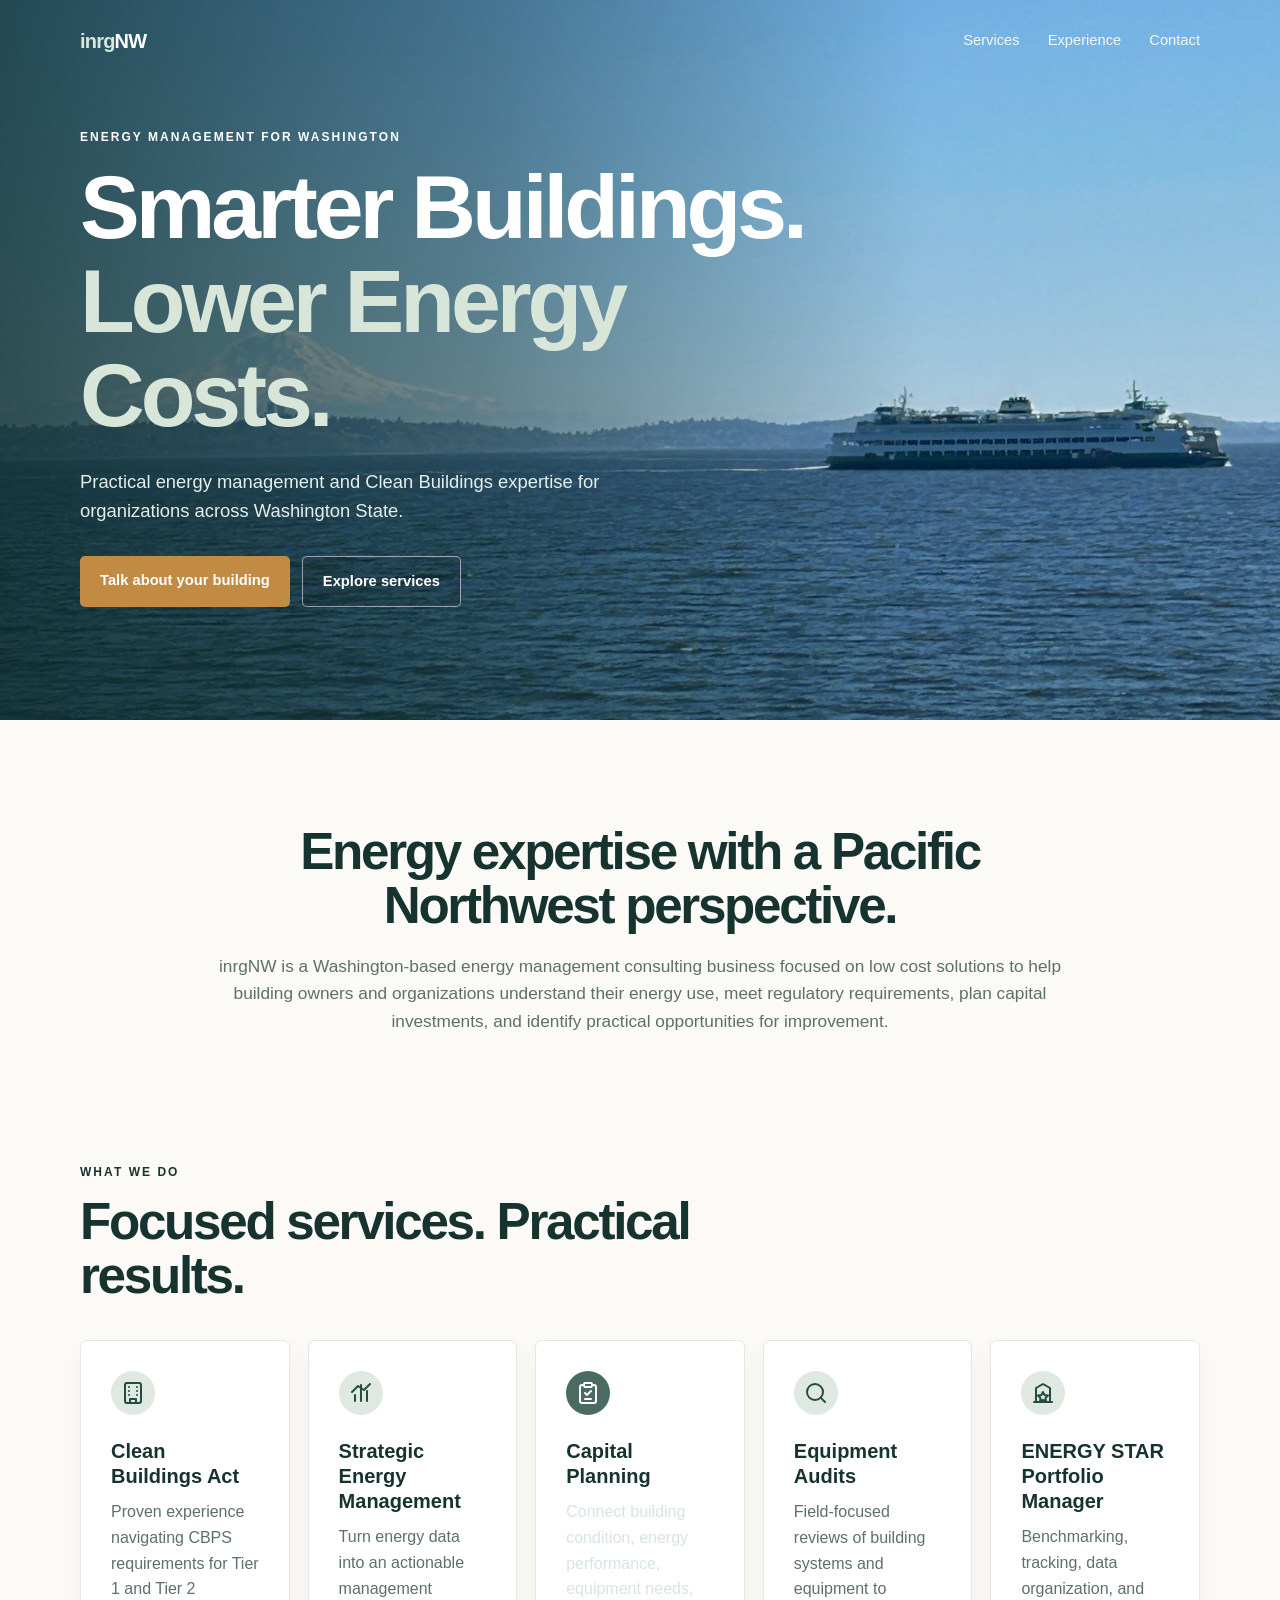
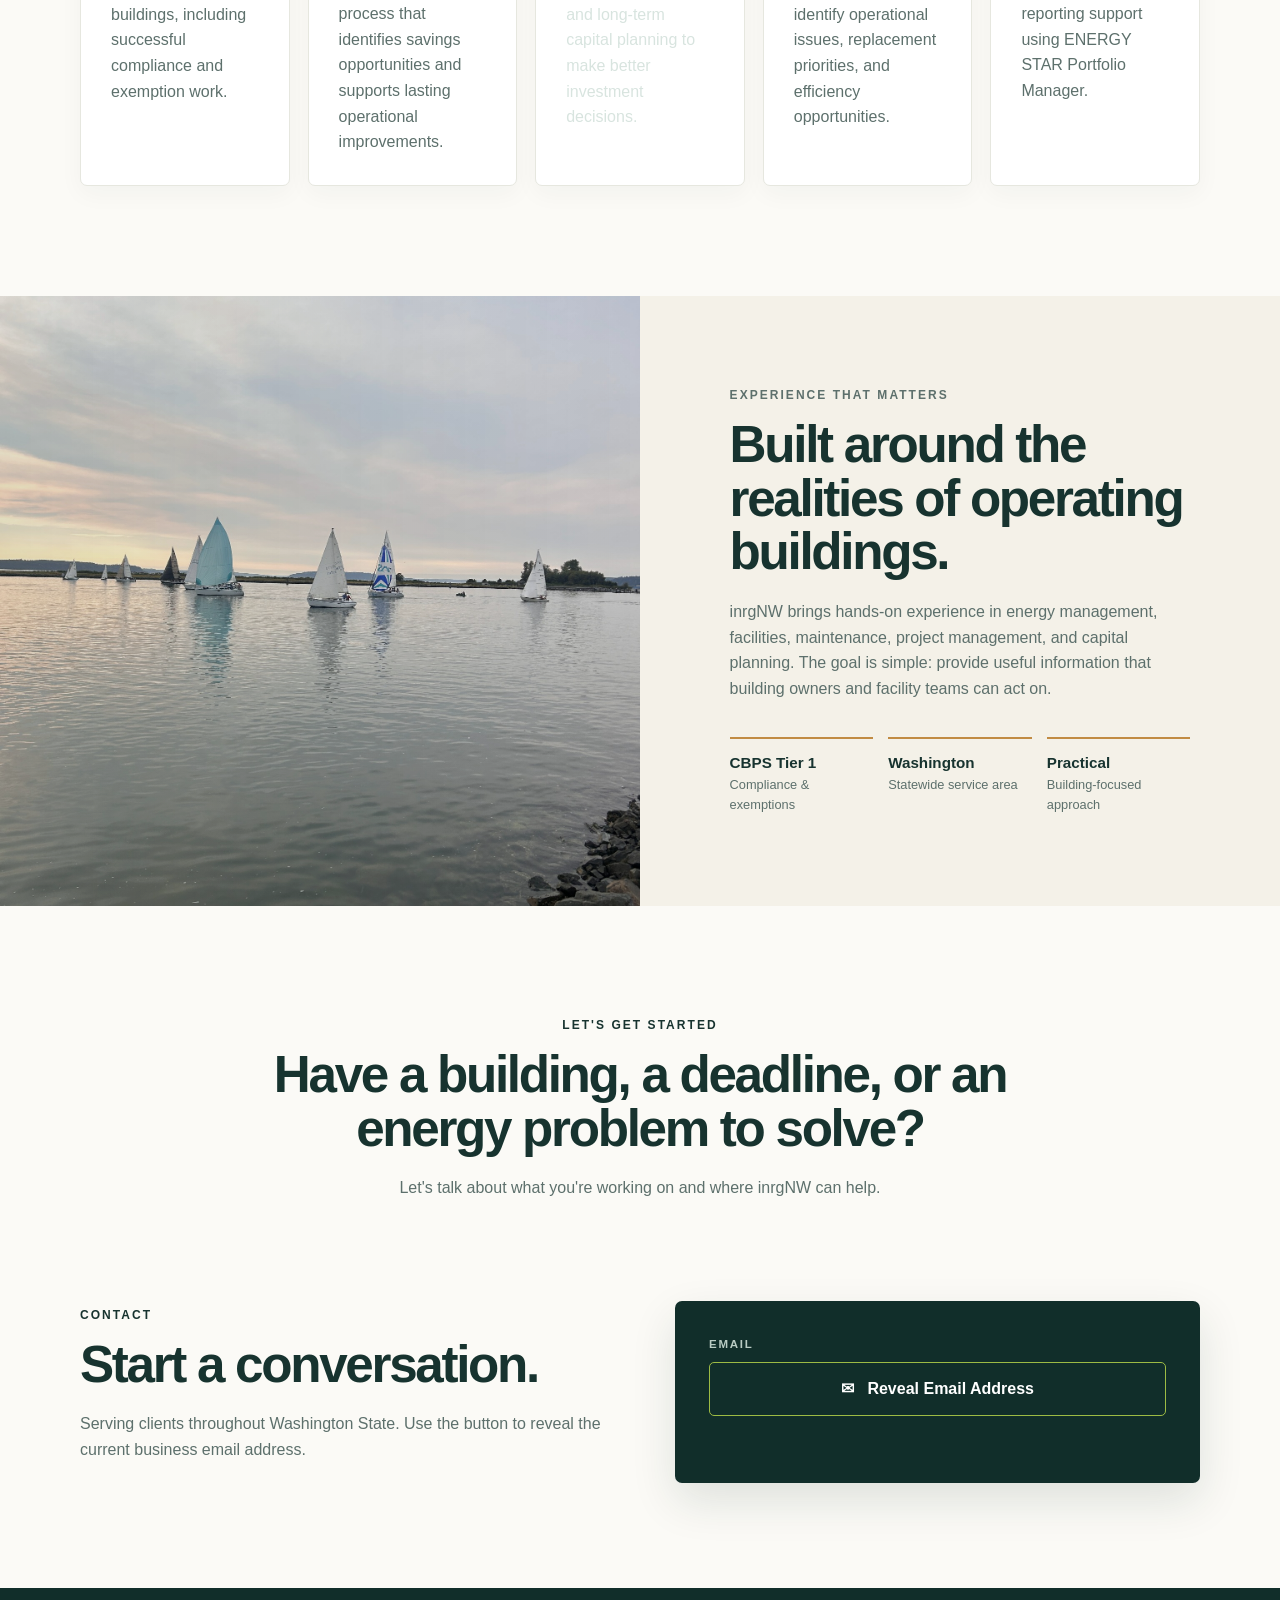
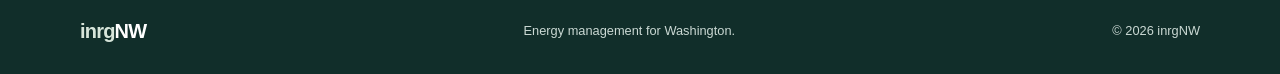
==== index.html @ 1c500b8c "Rename gemini-code-1788808762078.html to index.html" ====
<!DOCTYPE html>
<html lang="en">
<head>
  <meta charset="UTF-8">
  <meta name="viewport" content="width=device-width, initial-scale=1.0">
  <meta name="description" content="inrgNW — Washington energy management consulting for Clean Buildings compliance, Strategic Energy Management, capital planning, equipment audits, and ENERGY STAR Portfolio Manager.">
  <title>inrgNW | Energy Management for Washington</title>
  <link rel="stylesheet" href="styles.css">
</head>
<body>
  <header class="site-header">
    <div class="nav-wrap">
      <a class="brand" href="#top" aria-label="inrgNW home">
        <span class="brand-mark">inrg</span><span>NW</span>
      </a>
      <nav>
        <a href="#services">Services</a>
        <a href="#about">Experience</a>
        <a href="#contact">Contact</a>
      </nav>
    </div>
  </header>

  <main id="top">
    <section class="hero">
      <div class="hero-photo" aria-hidden="true"></div>
      <div class="hero-shade" aria-hidden="true"></div>
      <div class="hero-content">
        <p class="eyebrow">ENERGY MANAGEMENT FOR WASHINGTON</p>
        <h1>Smarter Buildings.<br><span>Lower Energy Costs.</span></h1>
        <p class="hero-copy">
          Practical energy management and Clean Buildings expertise for organizations
          across Washington State.
        </p>
        <div class="hero-actions">
          <a class="button primary" href="#contact">Talk about your building</a>
          <a class="button secondary" href="#services">Explore services</a>
        </div>
      </div>
    </section>

    <section class="intro">
      <h2>Energy expertise with a Pacific Northwest perspective.</h2>
      <p>
        inrgNW is a Washington-based energy management consulting business focused on
        low cost solutions to help building owners and organizations understand their energy use, meet
        regulatory requirements, plan capital investments, and identify practical
        opportunities for improvement.  
      </p>
    </section>

    <section id="services" class="section">
      <div class="section-heading">
        <p class="eyebrow">WHAT WE DO</p>
        <h2>Focused services. Practical results.</h2>
      </div>

      <div class="cards">

        <article class="card">
          <div class="icon">
            <!-- Buildings / Clean Buildings Act -->
            <svg width="24" height="24" viewBox="0 0 24 24" fill="none" stroke="currentColor" stroke-width="2" stroke-linecap="round" stroke-linejoin="round">
              <rect x="4" y="2" width="16" height="20" rx="2" ry="2"></rect>
              <path d="M9 22v-4h6v4"></path>
              <path d="M8 6h.01M16 6h.01M8 10h.01M16 10h.01M8 14h.01M16 14h.01"></path>
            </svg>
          </div>
          <h3>Clean Buildings Act</h3>
          <p>
            Proven experience navigating CBPS requirements for Tier 1 and Tier 2 buildings,
            including successful compliance and exemption work.
          </p>
        </article>

        <article class="card">
          <div class="icon">
            <!-- Growth Chart / Strategic Energy Management -->
            <svg width="24" height="24" viewBox="0 0 24 24" fill="none" stroke="currentColor" stroke-width="2" stroke-linecap="round" stroke-linejoin="round">
              <line x1="18" y1="20" x2="18" y2="10"></line>
              <line x1="12" y1="20" x2="12" y2="4"></line>
              <line x1="6" y1="20" x2="6" y2="14"></line>
              <polyline points="3 11 9 5 15 9 21 3"></polyline>
            </svg>
          </div>
          <h3>Strategic Energy Management</h3>
          <p>
            Turn energy data into an actionable management process that
            identifies savings opportunities and supports lasting operational
            improvements.
          </p>
        </article>

        <!-- Middle Card: Featured Style -->
        <article class="card featured">
          <div class="icon">
            <!-- Clipboard Checklist / Capital Planning -->
            <svg width="24" height="24" viewBox="0 0 24 24" fill="none" stroke="currentColor" stroke-width="2" stroke-linecap="round" stroke-linejoin="round">
              <path d="M16 4h2a2 2 0 0 1 2 2v14a2 2 0 0 1-2 2H6a2 2 0 0 1-2-2V6a2 2 0 0 1 2-2h2"></path>
              <rect x="8" y="2" width="8" height="4" rx="1" ry="1"></rect>
              <path d="M9 12l2 2 4-4"></path>
              <path d="M9 18h6"></path>
            </svg>
          </div>
          <h3>Capital Planning</h3>
          <p>
            Connect building condition, energy performance, equipment needs,
            and long-term capital planning to make better investment decisions.
          </p>
        </article>

        <article class="card">
          <div class="icon">
            <!-- Magnifying Glass / Equipment Audits -->
            <svg width="24" height="24" viewBox="0 0 24 24" fill="none" stroke="currentColor" stroke-width="2" stroke-linecap="round" stroke-linejoin="round">
              <circle cx="11" cy="11" r="8"></circle>
              <line x1="21" y1="21" x2="16.65" y2="16.65"></line>
            </svg>
          </div>
          <h3>Equipment Audits</h3>
          <p>
            Field-focused reviews of building systems and equipment to identify
            operational issues, replacement priorities, and efficiency
            opportunities.
          </p>
        </article>

        <article class="card">
          <div class="icon portfolio-manager">
            <!-- Building + Star / ENERGY STAR Portfolio Manager -->
            <svg width="24" height="24" viewBox="0 0 24 24" fill="none" stroke="currentColor" stroke-width="2" stroke-linecap="round" stroke-linejoin="round">
              <path d="M3 21h18"></path>
              <path d="M5 21V7l7-4 7 4v14"></path>
              <path d="M12 11l1.5 3 3.5.5-2.5 2.5.5 3.5-3-1.5-3 1.5.5-3.5-2.5-2.5 3.5-.5z"></path>
            </svg>
          </div>
          <h3>ENERGY STAR Portfolio Manager</h3>
          <p>
            Benchmarking, tracking, data organization, and reporting support
            using ENERGY STAR Portfolio Manager.
          </p>
        </article>

      </div>
    </section>

    <section id="about" class="about">
      <div class="about-art" aria-hidden="true"></div>
      <div class="about-content">
        <p class="eyebrow">EXPERIENCE THAT MATTERS</p>
        <h2>Built around the realities of operating buildings.</h2>
        <p>
          inrgNW brings hands-on experience in energy management, facilities,
          maintenance, project management, and capital planning. The goal is simple:
          provide useful information that building owners and facility teams can act on.
        </p>
        <div class="proof">
          <div>
            <strong>CBPS Tier 1</strong>
            <span>Compliance &amp; exemptions</span>
          </div>
          <div>
            <strong>Washington</strong>
            <span>Statewide service area</span>
          </div>
          <div>
            <strong>Practical</strong>
            <span>Building-focused approach</span>
          </div>
        </div>
      </div>
    </section>

    <section class="cta">
      <p class="eyebrow">LET'S GET STARTED</p>
      <h2>Have a building, a deadline, or an energy problem to solve?</h2>
      <p>Let's talk about what you're working on and where inrgNW can help.</p>
    </section>

    <section id="contact" class="contact">
      <div>
        <p class="eyebrow">CONTACT</p>
        <h2>Start a conversation.</h2>
        <p>
          Serving clients throughout Washington State. Use the button to reveal the
          current business email address.
        </p>
      </div>

      <div class="contact-card">
        <span>EMAIL</span>
        <button class="email-button" id="emailButton" type="button"
                aria-describedby="emailHint"
                aria-controls="emailReveal">
          <span class="mail-icon" aria-hidden="true">✉</span>
          Reveal Email Address
        </button>
        <div class="email-reveal" id="emailReveal" aria-live="polite"></div>
      </div>
    </section>
  </main>

  <footer>
    <div class="footer-wrap">
      <span class="brand"><span class="brand-mark">inrg</span>NW</span>
      <span>Energy management for Washington.</span>
      <span>© 2026 inrgNW</span>
    </div>
  </footer>
</body>
</html>
---- styles.css ----
/* inrgNW — original site styling; no external libraries or image services. */
:root {
  --ink: #17332f;
  --muted: #5d706c;
  --cream: #f4f1e8;
  --paper: #fbfaf6;
  --pine: #234d42;
  --pine-dark: #112e2a;
  --mist: #dfe8e1;
  --accent: #c18b43;
  --white: #ffffff;
  --shadow: 0 18px 45px rgba(17, 46, 42, .12);
}

* { box-sizing: border-box; }
html { scroll-behavior: smooth; }
body {
  margin: 0;
  color: var(--ink);
  background: var(--paper);
  font-family: "Trebuchet MS", "Segoe UI", Arial, sans-serif;
  line-height: 1.6;
}
a { color: inherit; }

.site-header {
  position: absolute;
  z-index: 10;
  top: 0;
  width: 100%;
  color: white;
}
.nav-wrap, .footer-wrap {
  width: min(1120px, calc(100% - 40px));
  margin: auto;
  display: flex;
  align-items: center;
  justify-content: space-between;
}
.nav-wrap { padding: 25px 0; }
.brand {
  text-decoration: none;
  font-family: "Segoe UI", Arial, sans-serif;
  font-weight: 800;
  font-size: 1.25rem;
  letter-spacing: -.04em;
}
.brand-mark { color: #d7e5da; }
nav { display: flex; gap: 28px; font-size: .92rem; }
nav a { text-decoration: none; opacity: .9; }
nav a:hover { opacity: 1; }

.hero {
  min-height: 720px;
  position: relative;
  overflow: hidden;
  color: white;
  background: #163c38;
  display: grid;
  align-items: center;
}
.hero-photo {
  position: absolute;
  inset: 0;
  background-image: url("assets/puget-sound-rainier.jpg");
  background-size: cover;
  background-position: center 47%;
  transform: scale(1.015);
}
.hero-shade {
  position: absolute;
  inset: 0;
  background:
    linear-gradient(90deg, rgba(12, 42, 39, .77) 0%, rgba(12, 42, 39, .47) 38%, rgba(12, 42, 39, .08) 72%),
    linear-gradient(0deg, rgba(8, 34, 32, .28) 0%, transparent 38%, rgba(255,255,255,.05) 100%);
}
.hero-content {
  position: relative;
  z-index: 3;
  width: min(1120px, calc(100% - 40px));
  margin: auto;
  padding: 105px 0 90px;
  max-width: 1120px;
}
.eyebrow {
  margin: 0 0 13px;
  font-size: .75rem;
  font-weight: 700;
  letter-spacing: .17em;
}
.hero h1, h2 {
  font-family: "Segoe UI", Arial, sans-serif;
  letter-spacing: -.045em;
  line-height: 1.05;
}
.hero h1 { font-size: clamp(3.1rem, 7vw, 5.8rem); margin: 0; max-width: 760px; }
.hero h1 span { color: #d8e6da; }
.hero-copy { max-width: 580px; font-size: 1.15rem; color: #e5eeea; margin: 25px 0 30px; }
.hero-actions { display: flex; flex-wrap: wrap; gap: 12px; }
.button {
  display: inline-block; padding: 13px 20px; border-radius: 5px;
  text-decoration: none; font-weight: 700; font-size: .92rem;
}
.primary { background: var(--accent); color: #fff; }
.primary:hover { filter: brightness(1.05); }
.secondary { border: 1px solid rgba(255,255,255,.55); color: white; background: rgba(0,0,0,.08); }

.intro {
  width: min(850px, calc(100% - 40px)); margin: auto; padding: 105px 0 85px; text-align: center;
}
.intro h2, .section-heading h2, .about h2, .cta h2, .contact h2 {
  font-size: clamp(2.2rem, 4vw, 3.6rem); margin: 0 0 20px;
}
.intro p:last-child { color: var(--muted); font-size: 1.08rem; }

.section { width: min(1120px, calc(100% - 40px)); margin: auto; padding: 25px 0 110px; }
.section-heading { margin-bottom: 38px; }
.section-heading h2 { max-width: 650px; }

.featured .icon { background: #496b61; color: white; }
.card h3 { margin: 0 0 10px; font-family: "Segoe UI", Arial, sans-serif; font-size: 1.25rem; }

.about {
  background: var(--cream); display: grid; grid-template-columns: 1fr 1fr; min-height: 580px;
}
.about-art {
  min-height: 500px;
  position: relative;
  overflow: hidden;
  background-image:
    linear-gradient(90deg, rgba(17,46,42,.12), rgba(17,46,42,0)),
    url("assets/sailboats.jpg");
  background-size: cover;
  background-position: center 46%;
}
.about-content { padding: 90px max(40px, 7vw); }
.about-content p { color: var(--muted); max-width: 580px; }
.proof { display: grid; grid-template-columns: repeat(3,1fr); gap: 15px; margin-top: 35px; }
.proof div { border-top: 2px solid var(--accent); padding-top: 12px; }
.proof strong, .proof span { display: block; }
.proof strong { font-size: .95rem; }
.proof span { color: var(--muted); font-size: .8rem; }

.cta {
  width: min(850px, calc(100% - 40px)); text-align: center; margin: auto; padding: 110px 0 70px;
}
.cta p:not(.eyebrow) { color: var(--muted); margin-bottom: 0; }

.contact {
  width: min(1120px, calc(100% - 40px)); margin: auto; padding: 30px 0 105px;
  display: grid; grid-template-columns: 1fr 1fr; gap: 70px; align-items: center;
}
.contact p:not(.eyebrow) { color: var(--muted); }
.contact-card {
  background: var(--pine-dark); color: white; padding: 34px; border-radius: 7px; box-shadow: var(--shadow);
}
.contact-card > span {
  display: block; font-size: .72rem; letter-spacing: .15em; font-weight: 700; color: #b9cbc3;
}
.email-button {
  margin-top: 9px;
  width: 100%;
  padding: 13px 18px;
  border-radius: 5px;
  border: 1px solid #9dbb44;
  background: transparent;
  color: white;
  font: inherit;
  font-weight: 700;
  cursor: pointer;
  transition: background .2s ease, transform .2s ease;
}
.email-button:hover, .email-button:focus-visible {
  background: rgba(157,187,68,.12);
  outline: none;
}
.email-button:active { transform: translateY(1px); }
.mail-icon { margin-right: 9px; }
.email-reveal {
  min-height: 33px;
  padding-top: 12px;
  font-family: "Segoe UI", Arial, sans-serif;
  font-size: 1.35rem;
  font-weight: 700;
}
.email-reveal a { color: white; text-decoration: none; }
.email-reveal a:hover { text-decoration: underline; }
.contact-card small { color: #b9cbc3; }

footer { background: var(--pine-dark); color: #cbd9d4; }
.footer-wrap { padding: 27px 0; gap: 20px; font-size: .8rem; }
footer .brand { color: white; }

@media (max-width: 800px) {
  nav { gap: 15px; }
  .cards { grid-template-columns: 1fr 1fr; }
  .about, .contact { grid-template-columns: 1fr; }
  .about-art { min-height: 360px; }
  .about-content { padding: 70px 20px; }
  .contact { gap: 30px; }
  .orca { right: 8%; bottom: 14%; width: 220px; }
}
@media (max-width: 560px) {
  .nav-wrap { width: calc(100% - 30px); }
  nav a:nth-child(1) { display: none; }
  .hero-content, .section, .intro, .cta, .contact { width: calc(100% - 30px); }
  .hero-photo { background-position: 53% 45%; }
  .hero-shade {
    background: linear-gradient(90deg, rgba(12,42,39,.78), rgba(12,42,39,.32)),
                linear-gradient(0deg, rgba(8,34,32,.34), transparent 45%);
  }
  .cards { grid-template-columns: 1fr; }
  .proof { grid-template-columns: 1fr; }
  .footer-wrap { width: calc(100% - 30px); flex-wrap: wrap; }
  .orca { right: 3%; bottom: 11%; width: 175px; opacity: .85; }
}
/* SERVICES / CARDS */

.section {
  width: min(1120px, calc(100% - 40px));
  margin: auto;
  padding: 25px 0 110px;
}

.section-heading {
  margin-bottom: 38px;
}

.section-heading h2 {
  max-width: 650px;
  font-size: clamp(2.2rem, 4vw, 3.6rem);
  margin: 0 0 20px;
  font-family: "Segoe UI", Arial, sans-serif;
  letter-spacing: -.045em;
  line-height: 1.05;
}

.eyebrow {
  margin: 0 0 13px;
  font-size: .75rem;
  font-weight: 700;
  letter-spacing: .17em;
}

/* Five cards across on desktop */
.cards {
  display: grid;
  grid-template-columns: repeat(5, 1fr);
  gap: 18px;
}

/* Individual card */
.card {
  padding: 30px;
  min-height: 260px;
  background: white;
  border: 1px solid #e6e7df;
  border-radius: 7px;
  box-shadow: 0 8px 25px rgba(17, 46, 42, .04);
}

/* Card heading */
.card h3 {
  margin: 0 0 10px;
  font-family: "Segoe UI", Arial, sans-serif;
  font-size: 1.25rem;
  line-height: 1.25;
}

/* Card description */
.card p {
  color: #5d706c;
  margin: 0;
}

/* Small circle at top of each card */
.icon {
  width: 44px;
  height: 44px;
  border-radius: 50%;
  display: grid;
  place-items: center;
  background: #dfe8e1;
  color: #234d42;
  font-weight: 800;
  font-size: .72rem;
  margin-bottom: 24px;
}

.card.featured p {
  color: #d8e4df;
}

.card.featured .icon {
  background: #496b61;
  color: white;
}


/* TABLET */
@media (max-width: 800px) {

  .cards {
    grid-template-columns: 1fr 1fr;
  }

}


/* PHONE */
@media (max-width: 560px) {

  .cards {
    grid-template-columns: 1fr;
  }

}
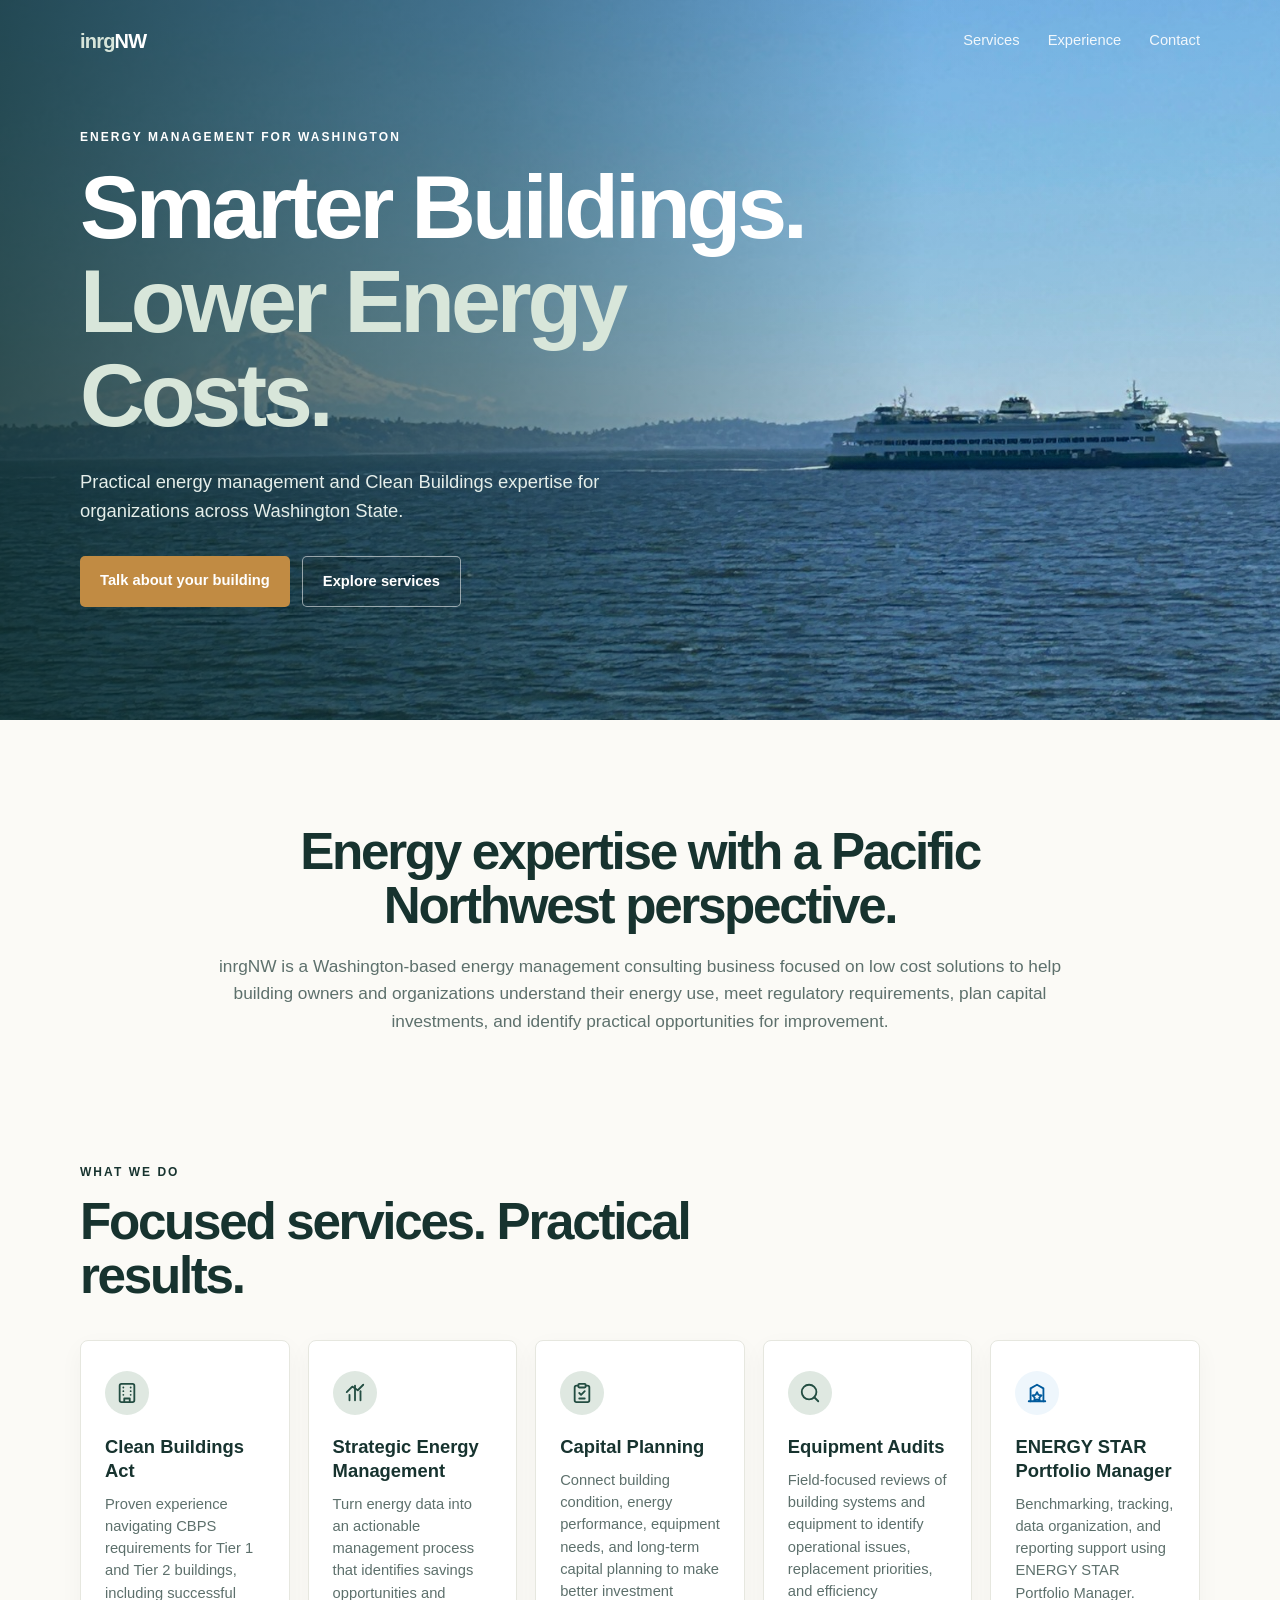
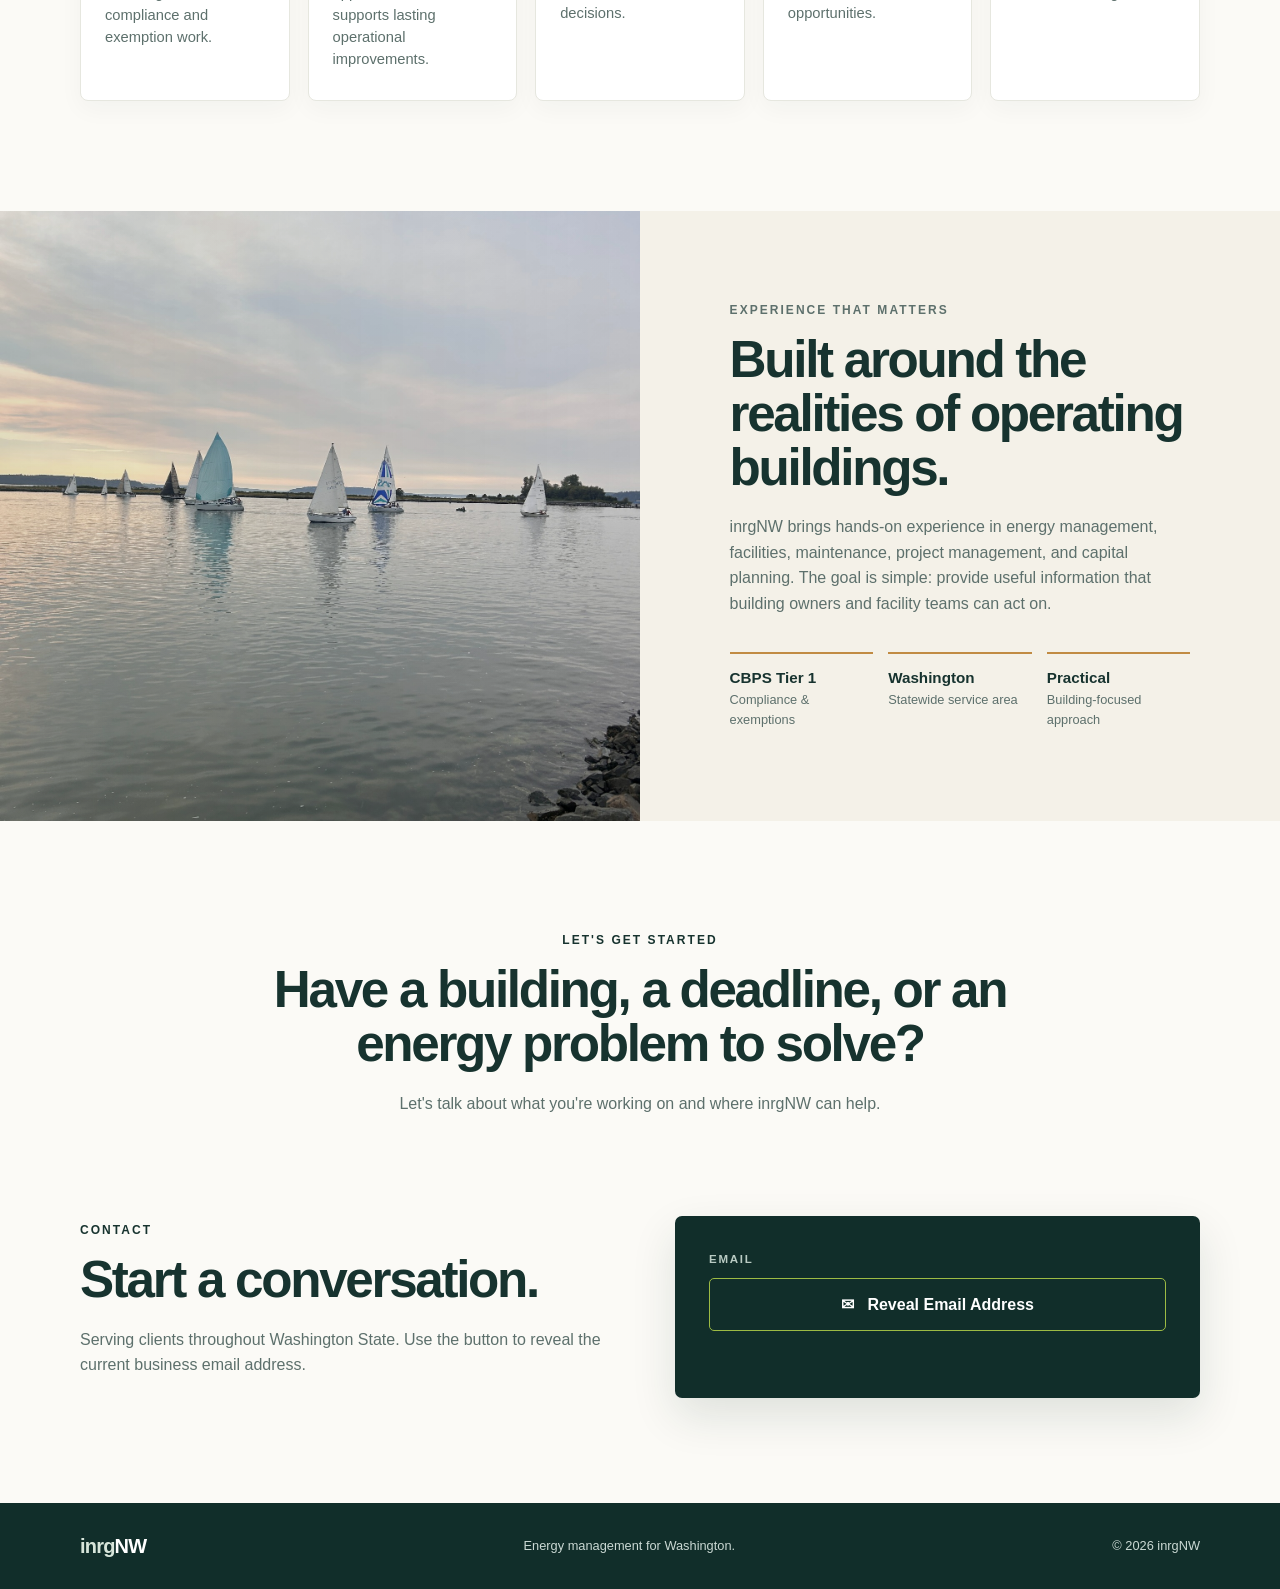
==== commit 0d2f5509: "Rename gemini-code-1788809515765.html to index.html" ====
--- a/index.html
+++ b/index.html
@@ -39,14 +39,17 @@
       </div>
     </section>
 
+    <!-- Distinct background & tighter spacing -->
     <section class="intro">
-      <h2>Energy expertise with a Pacific Northwest perspective.</h2>
-      <p>
-        inrgNW is a Washington-based energy management consulting business focused on
-        low cost solutions to help building owners and organizations understand their energy use, meet
-        regulatory requirements, plan capital investments, and identify practical
-        opportunities for improvement.  
-      </p>
+      <div class="intro-content">
+        <h2>Energy expertise with a Pacific Northwest perspective.</h2>
+        <p>
+          inrgNW is a Washington-based energy management consulting business focused on
+          low cost solutions to help building owners and organizations understand their energy use, meet
+          regulatory requirements, plan capital investments, and identify practical
+          opportunities for improvement.  
+        </p>
+      </div>
     </section>
 
     <section id="services" class="section">
@@ -91,8 +94,7 @@
           </p>
         </article>
 
-        <!-- Middle Card: Featured Style -->
-        <article class="card featured">
+        <article class="card">
           <div class="icon">
             <!-- Clipboard Checklist / Capital Planning -->
             <svg width="24" height="24" viewBox="0 0 24 24" fill="none" stroke="currentColor" stroke-width="2" stroke-linecap="round" stroke-linejoin="round">
@@ -127,7 +129,7 @@
 
         <article class="card">
           <div class="icon portfolio-manager">
-            <!-- Building + Star / ENERGY STAR Portfolio Manager -->
+            <!-- Custom Blue Star/Building / ENERGY STAR Portfolio Manager -->
             <svg width="24" height="24" viewBox="0 0 24 24" fill="none" stroke="currentColor" stroke-width="2" stroke-linecap="round" stroke-linejoin="round">
               <path d="M3 21h18"></path>
               <path d="M5 21V7l7-4 7 4v14"></path>
@@ -207,5 +209,25 @@
       <span>© 2026 inrgNW</span>
     </div>
   </footer>
+
+  <!-- Email Reveal Handler -->
+  <script>
+    document.addEventListener('DOMContentLoaded', function() {
+      const emailBtn = document.getElementById('emailButton');
+      const emailContainer = document.getElementById('emailReveal');
+      const emailAddress = 'info@inrgnw.com'; // Adjust to your preferred email address
+
+      function revealEmail() {
+        if (!emailContainer.innerHTML) {
+          emailContainer.innerHTML = '<a href="mailto:' + emailAddress + '">' + emailAddress + '</a>';
+        }
+      }
+
+      if (emailBtn && emailContainer) {
+        emailBtn.addEventListener('click', revealEmail);
+        emailBtn.addEventListener('mouseenter', revealEmail);
+      }
+    });
+  </script>
 </body>
 </html>
--- a/styles.css
+++ b/styles.css
@@ -1,4 +1,4 @@
-/* inrgNW — original site styling; no external libraries or image services. */
+/* inrgNW — site styling */
 :root {
   --ink: #17332f;
   --muted: #5d706c;
@@ -23,6 +23,7 @@
 }
 a { color: inherit; }
 
+/* HEADER & NAV */
 .site-header {
   position: absolute;
   z-index: 10;
@@ -50,6 +51,7 @@
 nav a { text-decoration: none; opacity: .9; }
 nav a:hover { opacity: 1; }
 
+/* HERO */
 .hero {
   min-height: 720px;
   position: relative;
@@ -105,6 +107,7 @@
 .primary:hover { filter: brightness(1.05); }
 .secondary { border: 1px solid rgba(255,255,255,.55); color: white; background: rgba(0,0,0,.08); }
 
+/* INTRO */
 .intro {
   width: min(850px, calc(100% - 40px)); margin: auto; padding: 105px 0 85px; text-align: center;
 }
@@ -113,13 +116,119 @@
 }
 .intro p:last-child { color: var(--muted); font-size: 1.08rem; }
 
-.section { width: min(1120px, calc(100% - 40px)); margin: auto; padding: 25px 0 110px; }
-.section-heading { margin-bottom: 38px; }
-.section-heading h2 { max-width: 650px; }
-
-.featured .icon { background: #496b61; color: white; }
-.card h3 { margin: 0 0 10px; font-family: "Segoe UI", Arial, sans-serif; font-size: 1.25rem; }
-
+/* SERVICES / CARDS SECTION */
+.section {
+  width: min(1120px, calc(100% - 40px));
+  margin: auto;
+  padding: 25px 0 110px;
+}
+
+.section-heading {
+  margin-bottom: 38px;
+}
+
+.section-heading h2 {
+  max-width: 650px;
+  font-size: clamp(2.2rem, 4vw, 3.6rem);
+  margin: 0 0 20px;
+  font-family: "Segoe UI", Arial, sans-serif;
+  letter-spacing: -.045em;
+  line-height: 1.05;
+}
+
+.cards {
+  display: grid;
+  grid-template-columns: repeat(5, 1fr);
+  gap: 18px;
+}
+
+/* Individual Card */
+.card {
+  padding: 30px 24px;
+  min-height: 280px;
+  background: var(--white);
+  border: 1px solid #e6e7df;
+  border-radius: 8px;
+  box-shadow: 0 8px 25px rgba(17, 46, 42, .04);
+  transition: transform 0.2s ease, box-shadow 0.2s ease;
+  position: relative;
+  overflow: hidden;
+}
+
+.card:hover {
+  transform: translateY(-3px);
+  box-shadow: 0 12px 30px rgba(17, 46, 42, .08);
+}
+
+.card h3 {
+  margin: 0 0 10px;
+  font-family: "Segoe UI", Arial, sans-serif;
+  font-size: 1.15rem;
+  line-height: 1.3;
+  color: var(--ink);
+}
+
+.card p {
+  color: var(--muted);
+  font-size: 0.92rem;
+  line-height: 1.5;
+  margin: 0;
+}
+
+/* Icons */
+.icon {
+  width: 44px;
+  height: 44px;
+  border-radius: 50%;
+  display: grid;
+  place-items: center;
+  background: var(--mist);
+  color: var(--pine);
+  margin-bottom: 20px;
+}
+
+.icon svg {
+  width: 22px;
+  height: 22px;
+}
+
+/* Custom Blue Icon for ENERGY STAR Portfolio Manager */
+.icon.portfolio-manager {
+  background: #eef6fc;
+  color: #005a9c;
+}
+
+/* Featured Middle Card Style */
+.card.featured {
+  background: var(--pine-dark);
+  border-color: var(--pine-dark);
+  box-shadow: 0 14px 35px rgba(17, 46, 42, .2);
+}
+
+.card.featured::before {
+  content: "";
+  position: absolute;
+  top: 0;
+  left: 0;
+  right: 0;
+  height: 4px;
+  background: var(--accent);
+}
+
+.card.featured h3 {
+  color: var(--white);
+}
+
+.card.featured p {
+  color: #d8e4df;
+}
+
+.card.featured .icon {
+  background: rgba(255, 255, 255, 0.12);
+  color: var(--accent);
+}
+
+/* ABOUT */
 .about {
   background: var(--cream); display: grid; grid-template-columns: 1fr 1fr; min-height: 580px;
 }
@@ -141,11 +250,13 @@
 .proof strong { font-size: .95rem; }
 .proof span { color: var(--muted); font-size: .8rem; }
 
+/* CTA */
 .cta {
   width: min(850px, calc(100% - 40px)); text-align: center; margin: auto; padding: 110px 0 70px;
 }
 .cta p:not(.eyebrow) { color: var(--muted); margin-bottom: 0; }
 
+/* CONTACT */
 .contact {
   width: min(1120px, calc(100% - 40px)); margin: auto; padding: 30px 0 105px;
   display: grid; grid-template-columns: 1fr 1fr; gap: 70px; align-items: center;
@@ -185,21 +296,26 @@
 }
 .email-reveal a { color: white; text-decoration: none; }
 .email-reveal a:hover { text-decoration: underline; }
-.contact-card small { color: #b9cbc3; }
-
+
+/* FOOTER */
 footer { background: var(--pine-dark); color: #cbd9d4; }
 .footer-wrap { padding: 27px 0; gap: 20px; font-size: .8rem; }
 footer .brand { color: white; }
 
+/* RESPONSIVE BREAKPOINTS */
+@media (max-width: 1024px) {
+  .cards { grid-template-columns: repeat(3, 1fr); }
+}
+
 @media (max-width: 800px) {
   nav { gap: 15px; }
-  .cards { grid-template-columns: 1fr 1fr; }
+  .cards { grid-template-columns: repeat(2, 1fr); }
   .about, .contact { grid-template-columns: 1fr; }
   .about-art { min-height: 360px; }
   .about-content { padding: 70px 20px; }
   .contact { gap: 30px; }
-  .orca { right: 8%; bottom: 14%; width: 220px; }
-}
+}
+
 @media (max-width: 560px) {
   .nav-wrap { width: calc(100% - 30px); }
   nav a:nth-child(1) { display: none; }
@@ -212,106 +328,4 @@
   .cards { grid-template-columns: 1fr; }
   .proof { grid-template-columns: 1fr; }
   .footer-wrap { width: calc(100% - 30px); flex-wrap: wrap; }
-  .orca { right: 3%; bottom: 11%; width: 175px; opacity: .85; }
-}
-/* SERVICES / CARDS */
-
-.section {
-  width: min(1120px, calc(100% - 40px));
-  margin: auto;
-  padding: 25px 0 110px;
-}
-
-.section-heading {
-  margin-bottom: 38px;
-}
-
-.section-heading h2 {
-  max-width: 650px;
-  font-size: clamp(2.2rem, 4vw, 3.6rem);
-  margin: 0 0 20px;
-  font-family: "Segoe UI", Arial, sans-serif;
-  letter-spacing: -.045em;
-  line-height: 1.05;
-}
-
-.eyebrow {
-  margin: 0 0 13px;
-  font-size: .75rem;
-  font-weight: 700;
-  letter-spacing: .17em;
-}
-
-/* Five cards across on desktop */
-.cards {
-  display: grid;
-  grid-template-columns: repeat(5, 1fr);
-  gap: 18px;
-}
-
-/* Individual card */
-.card {
-  padding: 30px;
-  min-height: 260px;
-  background: white;
-  border: 1px solid #e6e7df;
-  border-radius: 7px;
-  box-shadow: 0 8px 25px rgba(17, 46, 42, .04);
-}
-
-/* Card heading */
-.card h3 {
-  margin: 0 0 10px;
-  font-family: "Segoe UI", Arial, sans-serif;
-  font-size: 1.25rem;
-  line-height: 1.25;
-}
-
-/* Card description */
-.card p {
-  color: #5d706c;
-  margin: 0;
-}
-
-/* Small circle at top of each card */
-.icon {
-  width: 44px;
-  height: 44px;
-  border-radius: 50%;
-  display: grid;
-  place-items: center;
-  background: #dfe8e1;
-  color: #234d42;
-  font-weight: 800;
-  font-size: .72rem;
-  margin-bottom: 24px;
-}
-
-.card.featured p {
-  color: #d8e4df;
-}
-
-.card.featured .icon {
-  background: #496b61;
-  color: white;
-}
-
-
-/* TABLET */
-@media (max-width: 800px) {
-
-  .cards {
-    grid-template-columns: 1fr 1fr;
-  }
-
-}
-
-
-/* PHONE */
-@media (max-width: 560px) {
-
-  .cards {
-    grid-template-columns: 1fr;
-  }
-
-}
+}
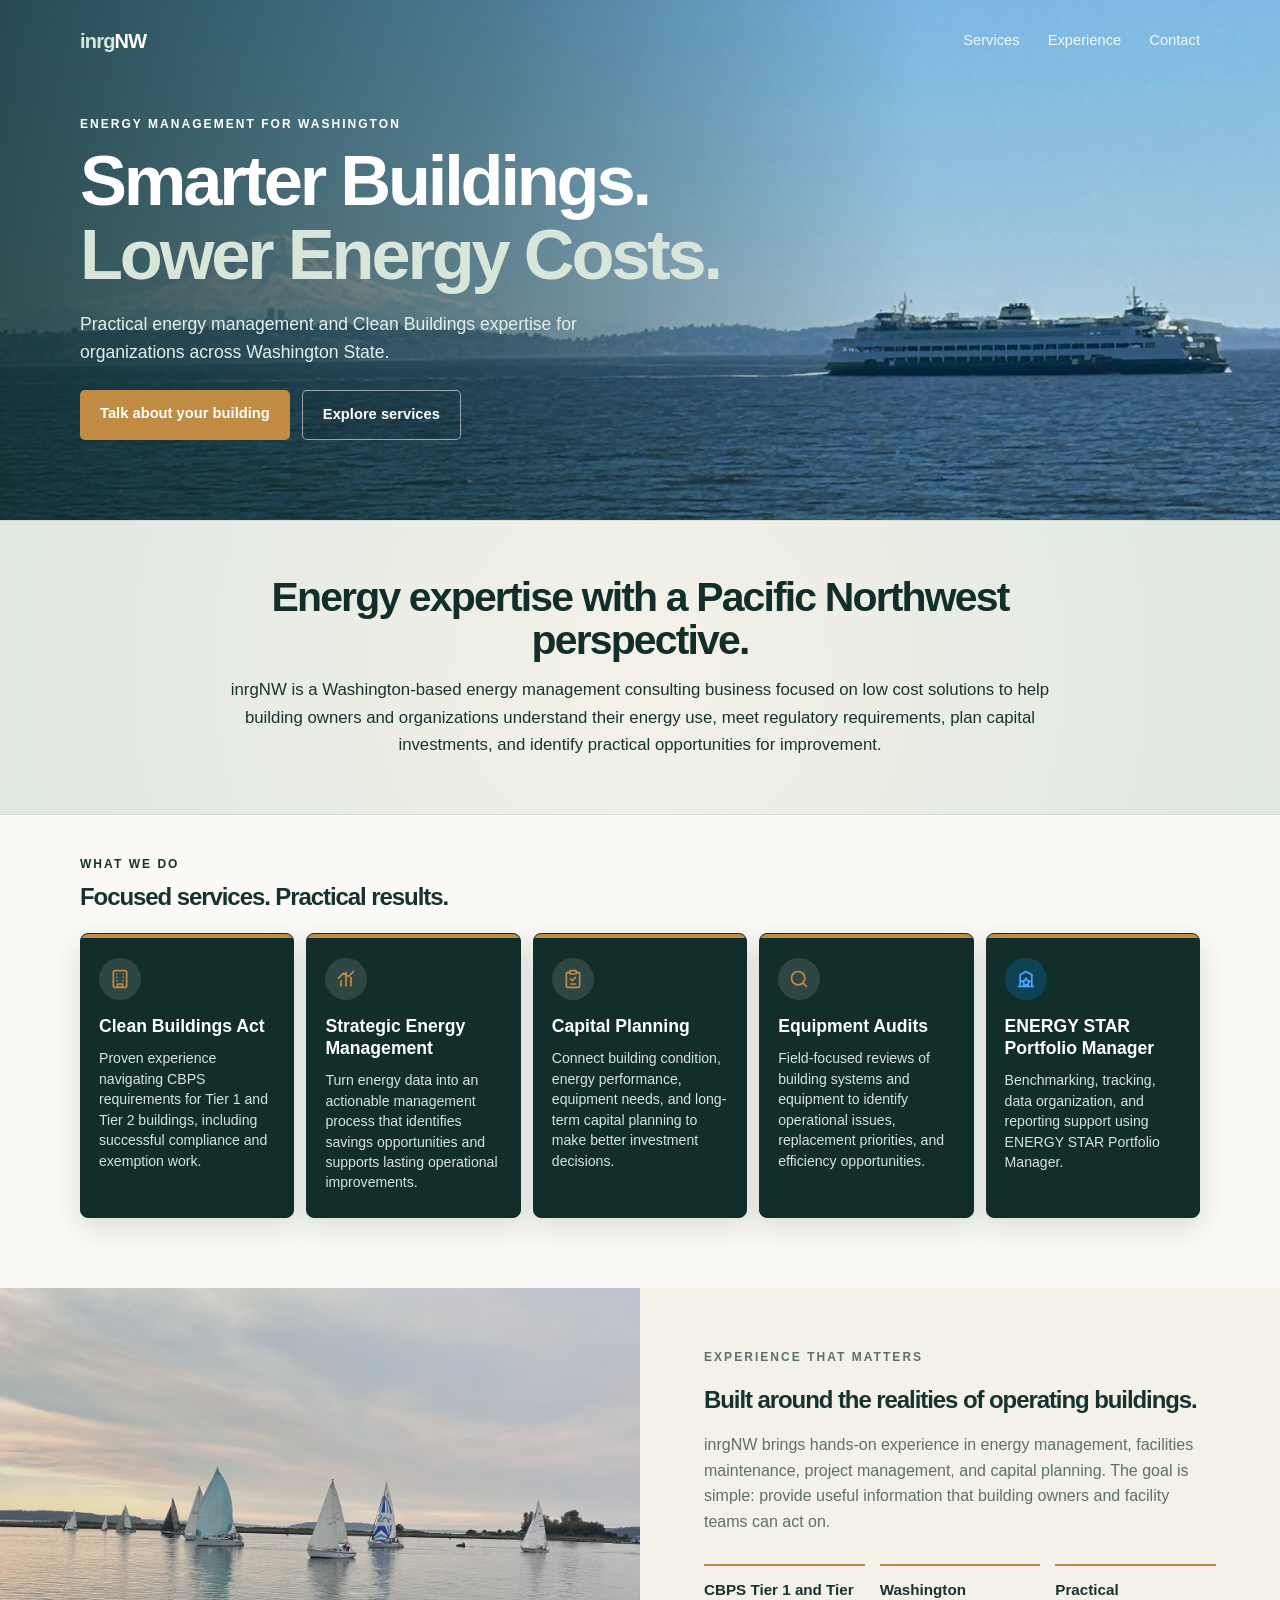
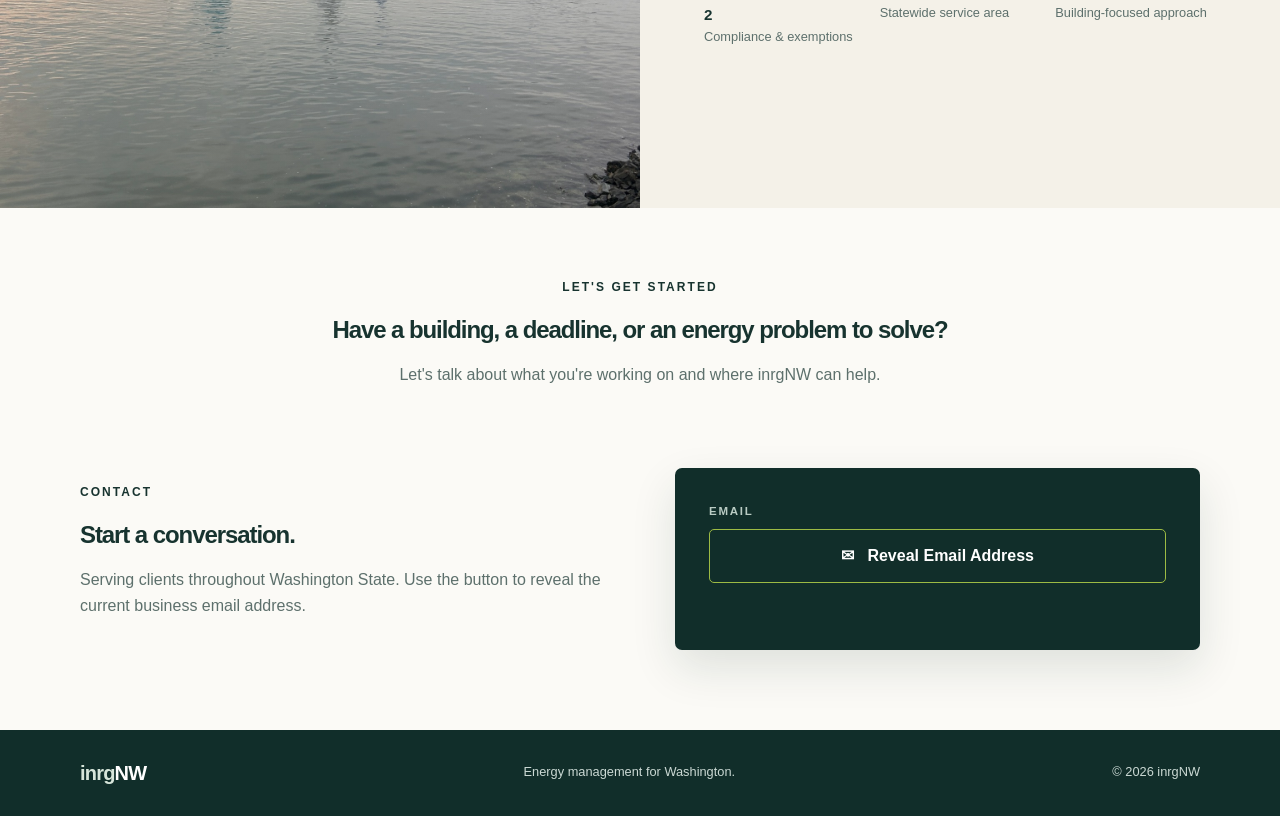
==== commit 408dc52b: "Update index.html" ====
--- a/index.html
+++ b/index.html
@@ -152,13 +152,13 @@
         <p class="eyebrow">EXPERIENCE THAT MATTERS</p>
         <h2>Built around the realities of operating buildings.</h2>
         <p>
-          inrgNW brings hands-on experience in energy management, facilities,
+          inrgNW brings hands-on experience in energy management, facilities
           maintenance, project management, and capital planning. The goal is simple:
           provide useful information that building owners and facility teams can act on.
         </p>
         <div class="proof">
           <div>
-            <strong>CBPS Tier 1</strong>
+            <strong>CBPS Tier 1 and Tier 2</strong>
             <span>Compliance &amp; exemptions</span>
           </div>
           <div>
--- a/styles.css
+++ b/styles.css
@@ -51,9 +51,9 @@
 nav a { text-decoration: none; opacity: .9; }
 nav a:hover { opacity: 1; }
 
-/* HERO */
+/* HERO - Slightly reduced height for compact PC views */
 .hero {
-  min-height: 720px;
+  min-height: 520px;
   position: relative;
   overflow: hidden;
   color: white;
@@ -69,6 +69,12 @@
   background-position: center 47%;
   transform: scale(1.015);
 }
+.hero-photo,
+.about-art {
+  user-select: none;
+  -webkit-user-drag: none;
+  pointer-events: none;
+}
 .hero-shade {
   position: absolute;
   inset: 0;
@@ -81,11 +87,11 @@
   z-index: 3;
   width: min(1120px, calc(100% - 40px));
   margin: auto;
-  padding: 105px 0 90px;
+  padding: 85px 0 50px;
   max-width: 1120px;
 }
 .eyebrow {
-  margin: 0 0 13px;
+  margin: 0 0 10px;
   font-size: .75rem;
   font-weight: 700;
   letter-spacing: .17em;
@@ -95,117 +101,85 @@
   letter-spacing: -.045em;
   line-height: 1.05;
 }
-.hero h1 { font-size: clamp(3.1rem, 7vw, 5.8rem); margin: 0; max-width: 760px; }
+.hero h1 { font-size: clamp(2.8rem, 5.5vw, 4.8rem); margin: 0; max-width: 760px; }
 .hero h1 span { color: #d8e6da; }
-.hero-copy { max-width: 580px; font-size: 1.15rem; color: #e5eeea; margin: 25px 0 30px; }
+.hero-copy { max-width: 580px; font-size: 1.1rem; color: #e5eeea; margin: 18px 0 24px; }
 .hero-actions { display: flex; flex-wrap: wrap; gap: 12px; }
 .button {
-  display: inline-block; padding: 13px 20px; border-radius: 5px;
+  display: inline-block; padding: 12px 20px; border-radius: 5px;
   text-decoration: none; font-weight: 700; font-size: .92rem;
 }
 .primary { background: var(--accent); color: #fff; }
 .primary:hover { filter: brightness(1.05); }
 .secondary { border: 1px solid rgba(255,255,255,.55); color: white; background: rgba(0,0,0,.08); }
 
-/* INTRO */
+/* INTRO SECTION - Gradient background transition */
 .intro {
-  width: min(850px, calc(100% - 40px)); margin: auto; padding: 105px 0 85px; text-align: center;
-}
-.intro h2, .section-heading h2, .about h2, .cta h2, .contact h2 {
-  font-size: clamp(2.2rem, 4vw, 3.6rem); margin: 0 0 20px;
-}
-.intro p:last-child { color: var(--muted); font-size: 1.08rem; }
-
-/* SERVICES / CARDS SECTION */
+  background: radial-gradient(circle at center, #f4f1e8 0%, #dfe8e1 100%);
+  border-top: 1px solid rgba(17, 46, 42, 0.08);
+  border-bottom: 1px solid rgba(17, 46, 42, 0.08);
+  padding: 55px 0;
+  position: relative;
+}
+
+.intro-content {
+  width: min(850px, calc(100% - 40px));
+  margin: auto;
+  text-align: center;
+}
+
+.intro h2 {
+  font-size: clamp(1.8rem, 3.2vw, 2.8rem);
+  margin: 0 0 14px;
+  color: var(--pine-dark);
+}
+
+.intro p:last-child {
+  color: var(--ink);
+  font-size: 1.05rem;
+  margin: 0;
+  line-height: 1.65;
+}
+/* SERVICES / CARDS SECTION - Tighter spacing */
 .section {
   width: min(1120px, calc(100% - 40px));
   margin: auto;
-  padding: 25px 0 110px;
+  padding: 40px 0 70px;
 }
 
 .section-heading {
-  margin-bottom: 38px;
+  margin-bottom: 24px;
 }
 
 .section-heading h2 {
   max-width: 650px;
-  font-size: clamp(2.2rem, 4vw, 3.6rem);
-  margin: 0 0 20px;
+  margin: 0 0 10px;
   font-family: "Segoe UI", Arial, sans-serif;
   letter-spacing: -.045em;
   line-height: 1.05;
 }
 
+/* Reduced spacing between cards on PC */
 .cards {
   display: grid;
   grid-template-columns: repeat(5, 1fr);
-  gap: 18px;
-}
-
-/* Individual Card */
+  gap: 12px;
+}
+
+/* Uniform Card Styling across all 5 cards */
 .card {
-  padding: 30px 24px;
-  min-height: 280px;
-  background: var(--white);
-  border: 1px solid #e6e7df;
+  padding: 24px 18px;
+  min-height: 260px;
+  background: var(--pine-dark);
+  border: 1px solid var(--pine-dark);
   border-radius: 8px;
-  box-shadow: 0 8px 25px rgba(17, 46, 42, .04);
+  box-shadow: 0 10px 30px rgba(17, 46, 42, .15);
   transition: transform 0.2s ease, box-shadow 0.2s ease;
   position: relative;
   overflow: hidden;
 }
 
-.card:hover {
-  transform: translateY(-3px);
-  box-shadow: 0 12px 30px rgba(17, 46, 42, .08);
-}
-
-.card h3 {
-  margin: 0 0 10px;
-  font-family: "Segoe UI", Arial, sans-serif;
-  font-size: 1.15rem;
-  line-height: 1.3;
-  color: var(--ink);
-}
-
-.card p {
-  color: var(--muted);
-  font-size: 0.92rem;
-  line-height: 1.5;
-  margin: 0;
-}
-
-/* Icons */
-.icon {
-  width: 44px;
-  height: 44px;
-  border-radius: 50%;
-  display: grid;
-  place-items: center;
-  background: var(--mist);
-  color: var(--pine);
-  margin-bottom: 20px;
-}
-
-.icon svg {
-  width: 22px;
-  height: 22px;
-}
-
-/* Custom Blue Icon for ENERGY STAR Portfolio Manager */
-.icon.portfolio-manager {
-  background: #eef6fc;
-  color: #005a9c;
-}
-
-/* Featured Middle Card Style */
-.card.featured {
-  background: var(--pine-dark);
-  border-color: var(--pine-dark);
-  box-shadow: 0 14px 35px rgba(17, 46, 42, .2);
-}
-
-.card.featured::before {
+.card::before {
   content: "";
   position: absolute;
   top: 0;
@@ -215,25 +189,58 @@
   background: var(--accent);
 }
 
-.card.featured h3 {
+.card:hover {
+  transform: translateY(-3px);
+  box-shadow: 0 14px 35px rgba(17, 46, 42, .25);
+}
+
+.card h3 {
+  margin: 0 0 10px;
+  font-family: "Segoe UI", Arial, sans-serif;
+  font-size: 1.1rem;
+  line-height: 1.25;
   color: var(--white);
 }
 
-.card.featured p {
+.card p {
   color: #d8e4df;
-}
-
-.card.featured .icon {
+  font-size: 0.88rem;
+  line-height: 1.45;
+  margin: 0;
+}
+
+/* Icon Containers */
+.icon {
+  width: 42px;
+  height: 42px;
+  border-radius: 50%;
+  display: grid;
+  place-items: center;
   background: rgba(255, 255, 255, 0.12);
   color: var(--accent);
+  margin-bottom: 16px;
+}
+
+.icon svg {
+  width: 20px;
+  height: 20px;
+}
+
+/* Custom Blue Highlight for ENERGY STAR Icon */
+.icon.portfolio-manager {
+  background: rgba(0, 150, 255, 0.2);
+  color: #4da6ff;
 }
 
 /* ABOUT */
 .about {
-  background: var(--cream); display: grid; grid-template-columns: 1fr 1fr; min-height: 580px;
+  background: var(--cream);
+  display: grid;
+  grid-template-columns: 1fr 1fr;
+  min-height: 520px;
 }
 .about-art {
-  min-height: 500px;
+  min-height: 450px;
   position: relative;
   overflow: hidden;
   background-image:
@@ -242,9 +249,9 @@
   background-size: cover;
   background-position: center 46%;
 }
-.about-content { padding: 90px max(40px, 7vw); }
+.about-content { padding: 60px max(30px, 5vw); }
 .about-content p { color: var(--muted); max-width: 580px; }
-.proof { display: grid; grid-template-columns: repeat(3,1fr); gap: 15px; margin-top: 35px; }
+.proof { display: grid; grid-template-columns: repeat(3,1fr); gap: 15px; margin-top: 30px; }
 .proof div { border-top: 2px solid var(--accent); padding-top: 12px; }
 .proof strong, .proof span { display: block; }
 .proof strong { font-size: .95rem; }
@@ -252,13 +259,13 @@
 
 /* CTA */
 .cta {
-  width: min(850px, calc(100% - 40px)); text-align: center; margin: auto; padding: 110px 0 70px;
+  width: min(850px, calc(100% - 40px)); text-align: center; margin: auto; padding: 70px 0 50px;
 }
 .cta p:not(.eyebrow) { color: var(--muted); margin-bottom: 0; }
 
 /* CONTACT */
 .contact {
-  width: min(1120px, calc(100% - 40px)); margin: auto; padding: 30px 0 105px;
+  width: min(1120px, calc(100% - 40px)); margin: auto; padding: 30px 0 80px;
   display: grid; grid-template-columns: 1fr 1fr; gap: 70px; align-items: center;
 }
 .contact p:not(.eyebrow) { color: var(--muted); }
@@ -291,10 +298,10 @@
   min-height: 33px;
   padding-top: 12px;
   font-family: "Segoe UI", Arial, sans-serif;
-  font-size: 1.35rem;
+  font-size: 1.2rem;
   font-weight: 700;
 }
-.email-reveal a { color: white; text-decoration: none; }
+.email-reveal a { color: #d8e6da; text-decoration: none; }
 .email-reveal a:hover { text-decoration: underline; }
 
 /* FOOTER */
@@ -304,28 +311,24 @@
 
 /* RESPONSIVE BREAKPOINTS */
 @media (max-width: 1024px) {
-  .cards { grid-template-columns: repeat(3, 1fr); }
+  .cards { grid-template-columns: repeat(3, 1fr); gap: 16px; }
 }
 
 @media (max-width: 800px) {
   nav { gap: 15px; }
-  .cards { grid-template-columns: repeat(2, 1fr); }
+  .cards { grid-template-columns: repeat(2, 1fr); gap: 16px; }
   .about, .contact { grid-template-columns: 1fr; }
-  .about-art { min-height: 360px; }
-  .about-content { padding: 70px 20px; }
+  .about-art { min-height: 320px; }
+  .about-content { padding: 50px 20px; }
   .contact { gap: 30px; }
 }
 
 @media (max-width: 560px) {
   .nav-wrap { width: calc(100% - 30px); }
   nav a:nth-child(1) { display: none; }
-  .hero-content, .section, .intro, .cta, .contact { width: calc(100% - 30px); }
+  .hero-content, .section, .intro-content, .cta, .contact { width: calc(100% - 30px); }
   .hero-photo { background-position: 53% 45%; }
-  .hero-shade {
-    background: linear-gradient(90deg, rgba(12,42,39,.78), rgba(12,42,39,.32)),
-                linear-gradient(0deg, rgba(8,34,32,.34), transparent 45%);
-  }
-  .cards { grid-template-columns: 1fr; }
+  .cards { grid-template-columns: 1fr; gap: 16px; }
   .proof { grid-template-columns: 1fr; }
   .footer-wrap { width: calc(100% - 30px); flex-wrap: wrap; }
 }
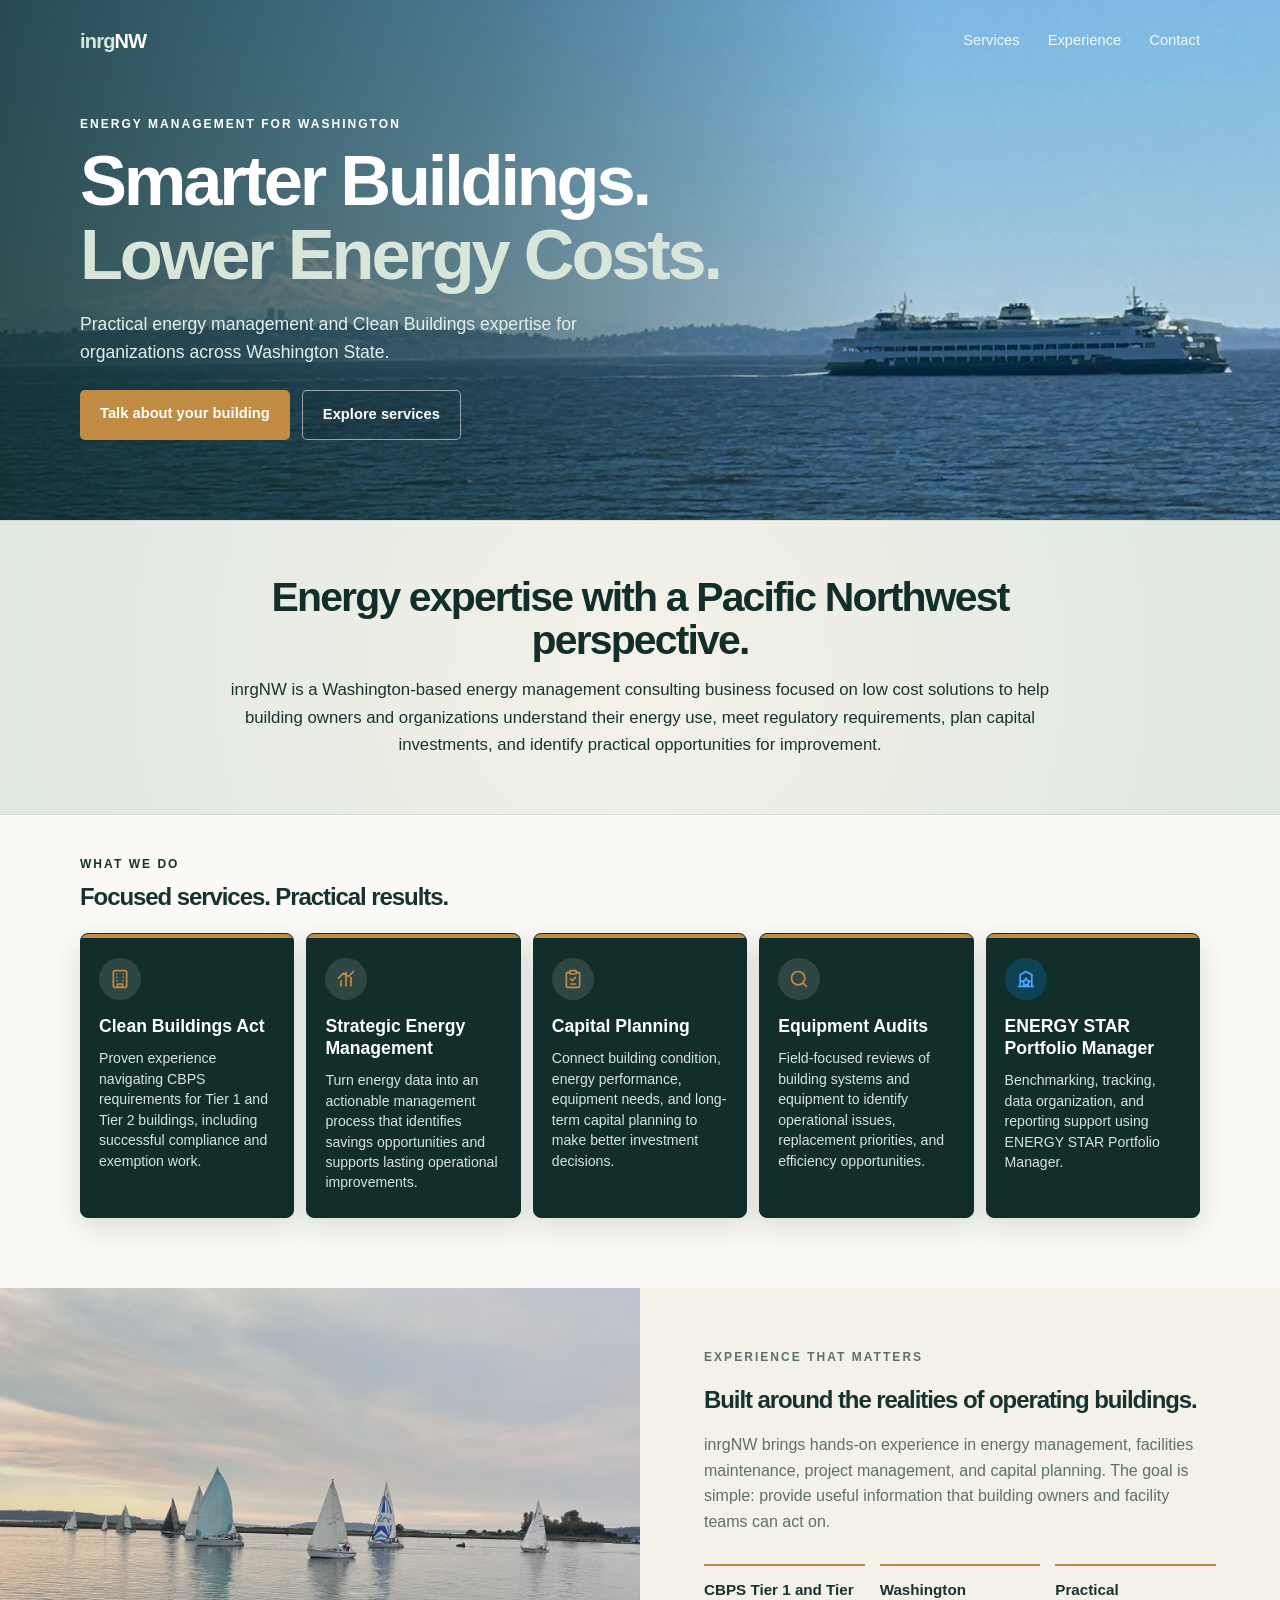
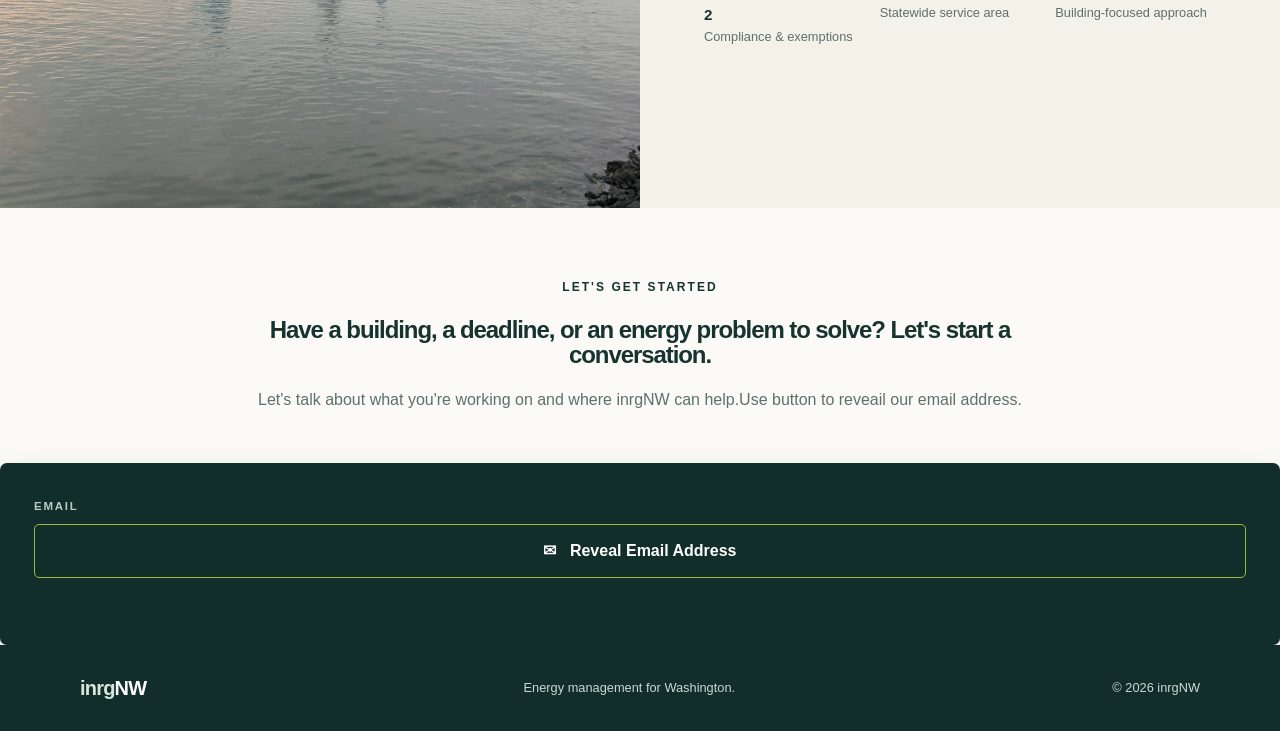
==== commit 9d30a3a3: "Update index.html" ====
--- a/index.html
+++ b/index.html
@@ -175,19 +175,9 @@
 
     <section class="cta">
       <p class="eyebrow">LET'S GET STARTED</p>
-      <h2>Have a building, a deadline, or an energy problem to solve?</h2>
-      <p>Let's talk about what you're working on and where inrgNW can help.</p>
-    </section>
-
-    <section id="contact" class="contact">
-      <div>
-        <p class="eyebrow">CONTACT</p>
-        <h2>Start a conversation.</h2>
-        <p>
-          Serving clients throughout Washington State. Use the button to reveal the
-          current business email address.
-        </p>
-      </div>
+      <h2>Have a building, a deadline, or an energy problem to solve? Let's start a conversation.</h2>
+      <p>Let's talk about what you're working on and where inrgNW can help.Use button to reveail our email address.</p>
+    </section>
 
       <div class="contact-card">
         <span>EMAIL</span>
@@ -229,5 +219,39 @@
       }
     });
   </script>
+<!-- Client-Side Content Protection -->
+<style>
+  /* Disable text highlighting across the page */
+  body {
+    -webkit-user-select: none;
+    -moz-user-select: none;
+    -ms-user-select: none;
+    user-select: none;
+  }
+</style>
+
+<script>
+  // Disable right-click context menu
+  document.addEventListener('contextmenu', function(e) {
+    e.preventDefault();
+  });
+
+  // Block common inspect tool keyboard shortcuts
+  document.addEventListener('keydown', function(e) {
+    // F12
+    if (e.key === 'F12') {
+      e.preventDefault();
+    }
+    // Ctrl+Shift+I, Ctrl+Shift+J, Ctrl+Shift+C (Cmd on Mac)
+    if ((e.ctrlKey || e.metaKey) && e.shiftKey && (e.key === 'I' || e.key === 'J' || e.key === 'C')) {
+      e.preventDefault();
+    }
+    // Ctrl+U (View Source)
+    if ((e.ctrlKey || e.metaKey) && e.key === 'u') {
+      e.preventDefault();
+    }
+  });
+</script>
+  
 </body>
 </html>
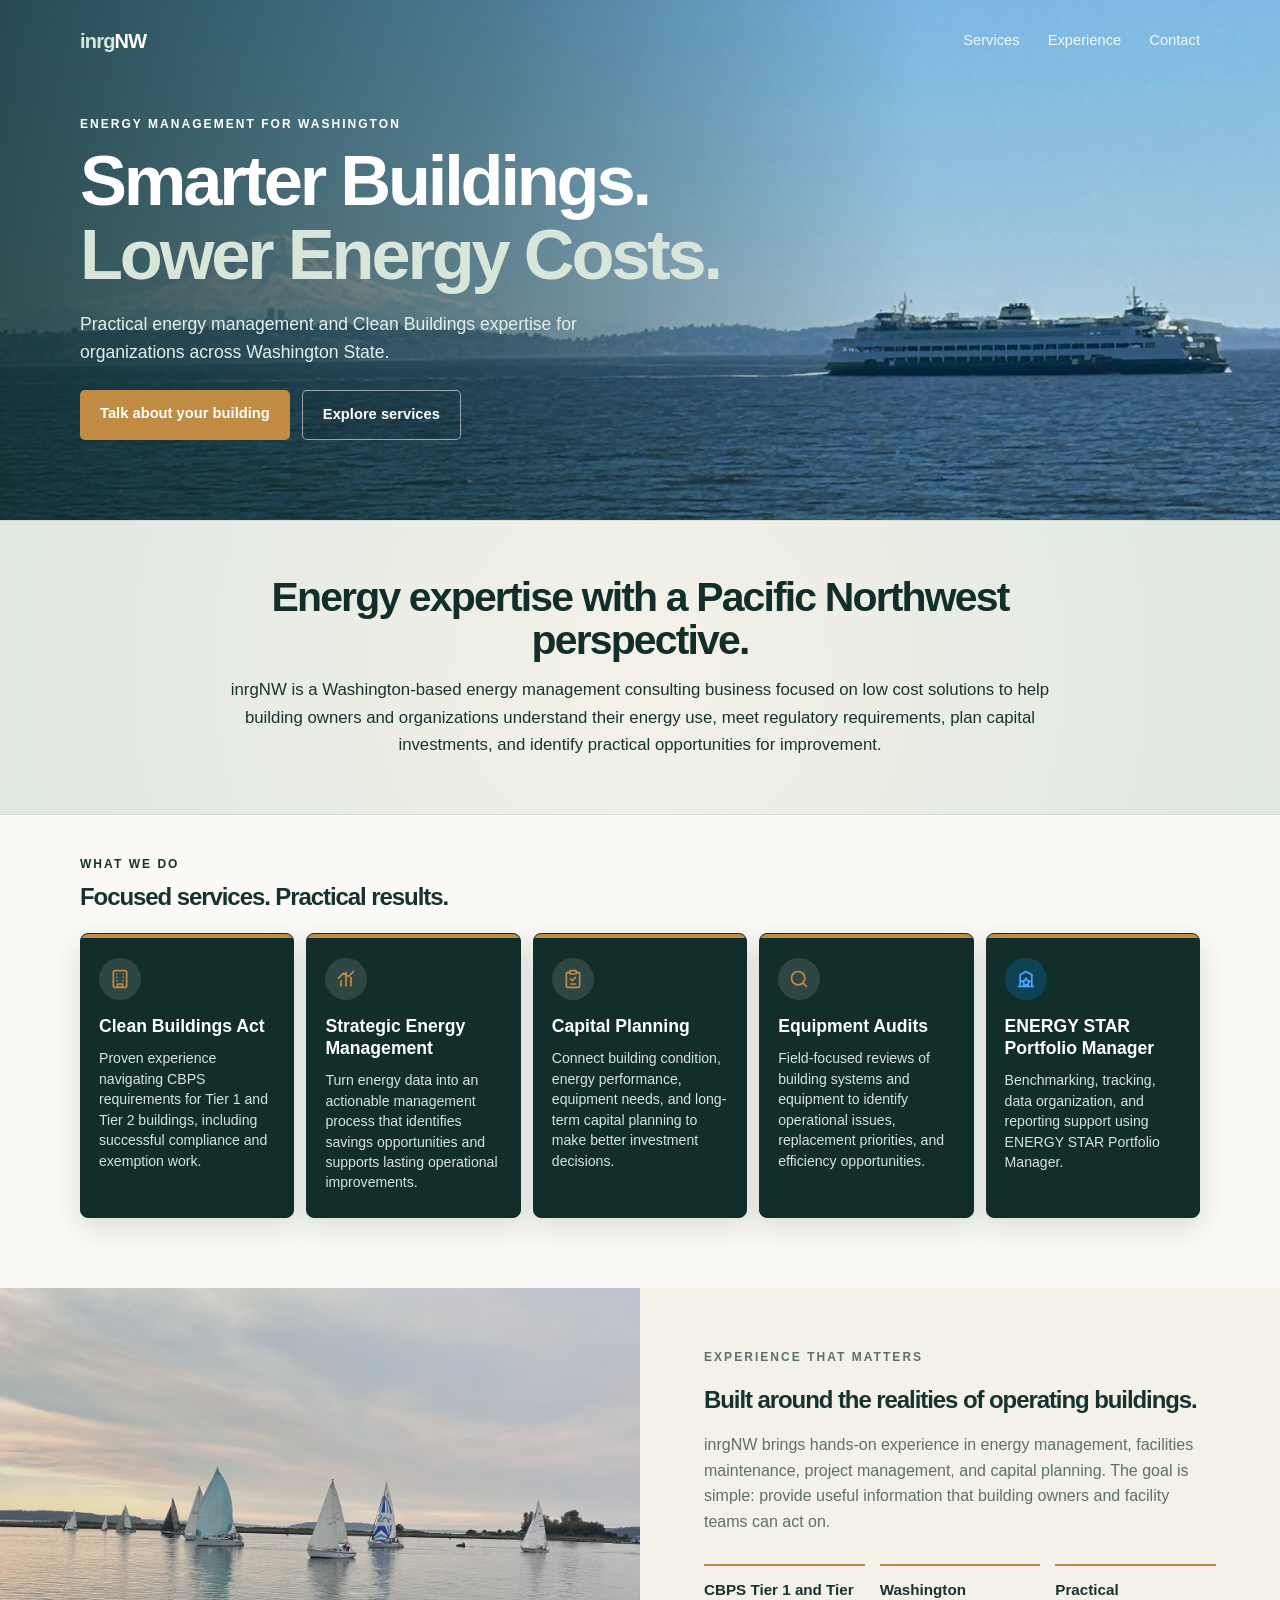
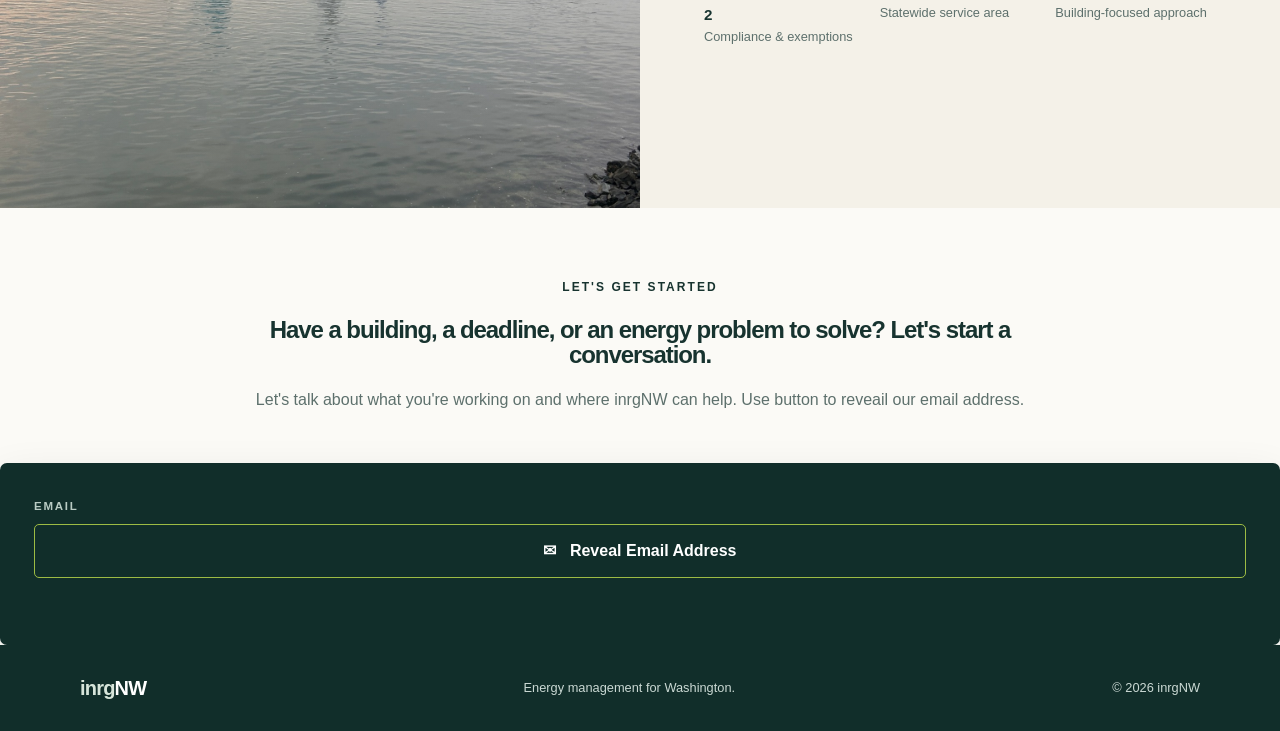
==== commit 3d11afa9: "Fix typo in contact section paragraph" ====
--- a/index.html
+++ b/index.html
@@ -176,7 +176,7 @@
     <section class="cta">
       <p class="eyebrow">LET'S GET STARTED</p>
       <h2>Have a building, a deadline, or an energy problem to solve? Let's start a conversation.</h2>
-      <p>Let's talk about what you're working on and where inrgNW can help.Use button to reveail our email address.</p>
+      <p>Let's talk about what you're working on and where inrgNW can help. Use button to reveail our email address.</p>
     </section>
 
       <div class="contact-card">
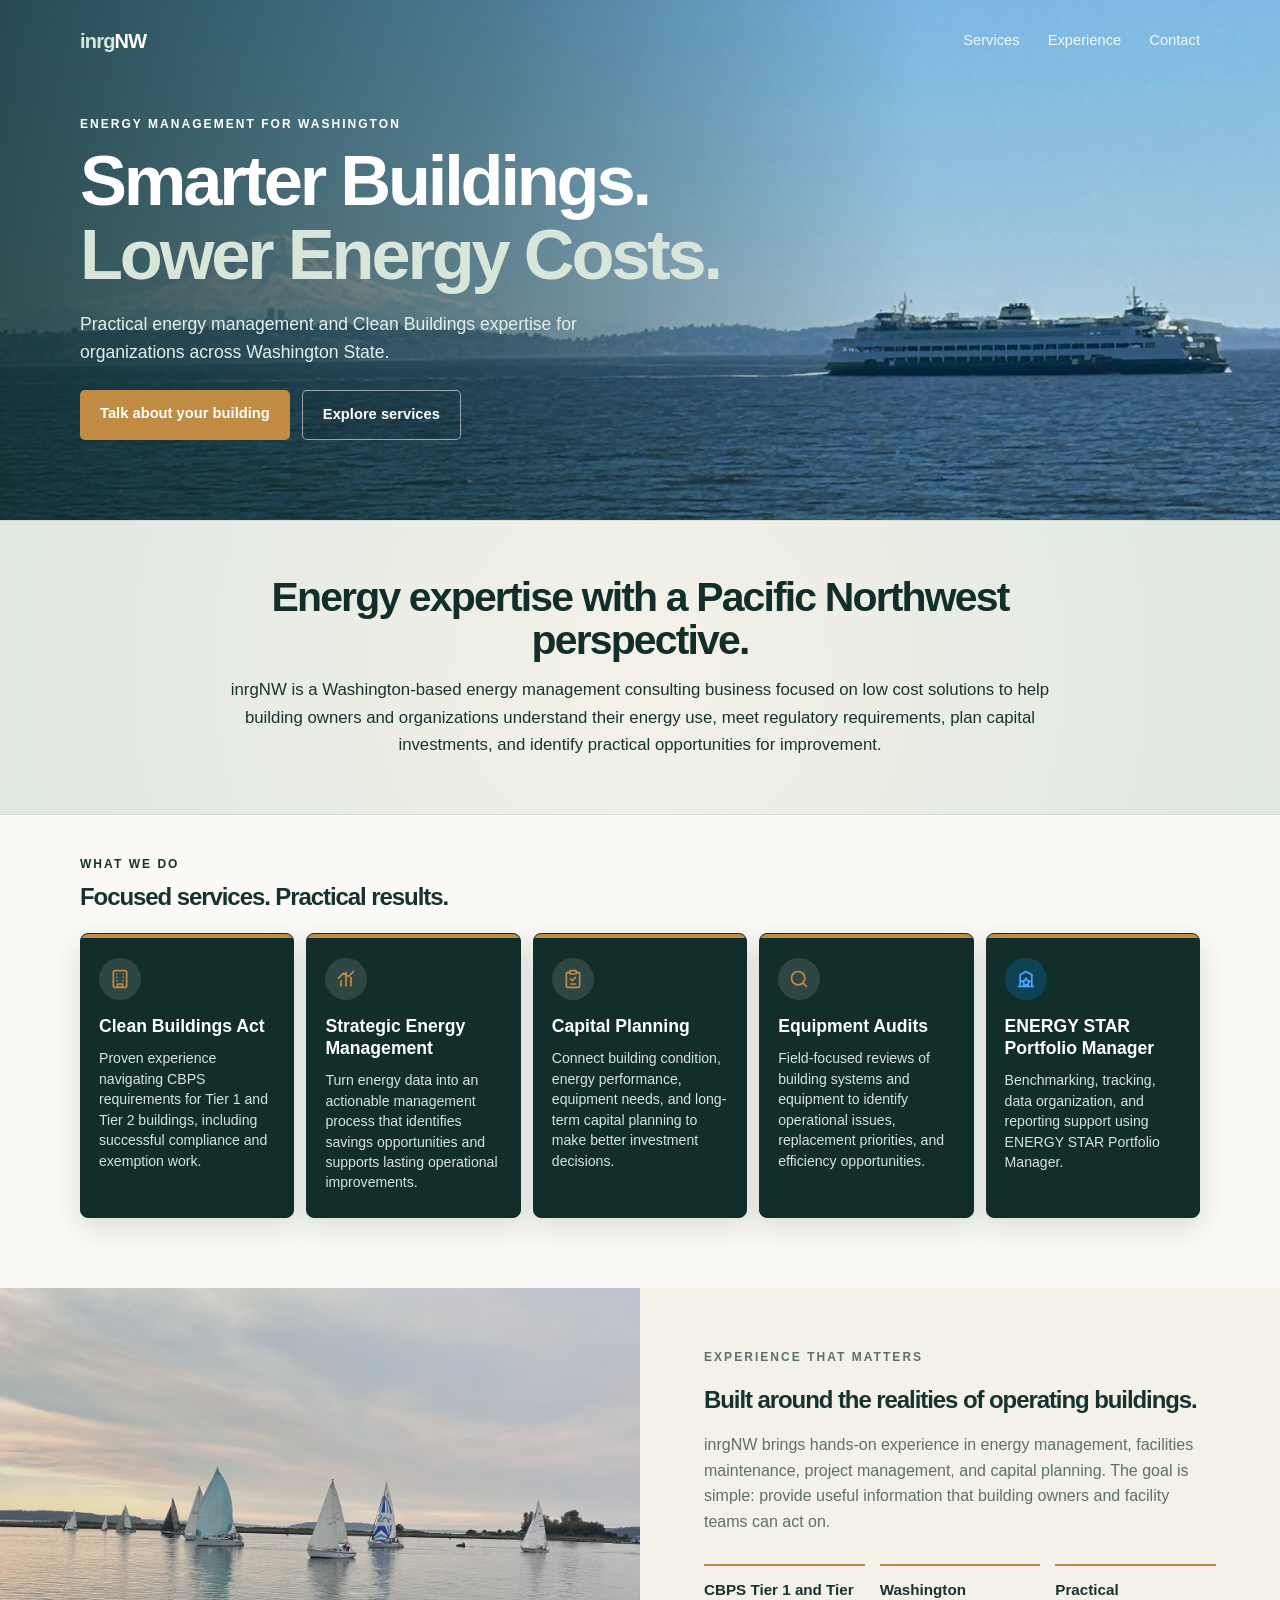
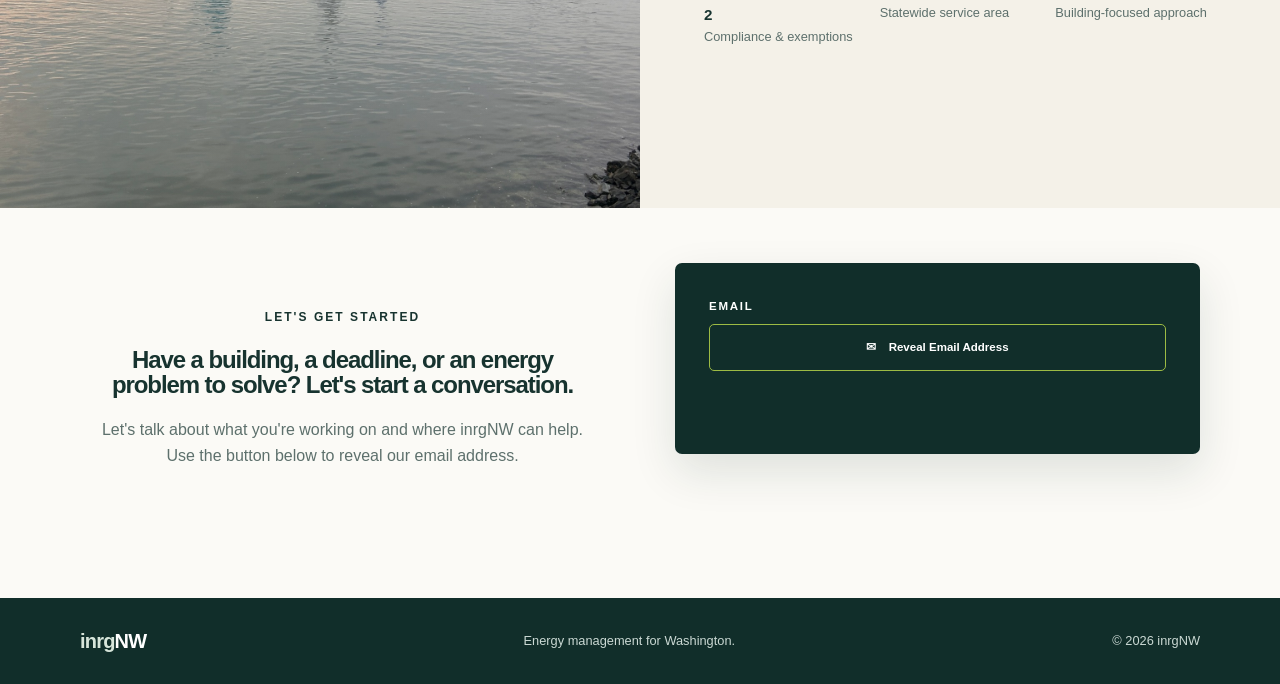
==== commit 87173c8d: "Clean up index.html and enhance email reveal Removed commented sections and improved email reveal fu" ====
--- a/index.html
+++ b/index.html
@@ -39,7 +39,6 @@
       </div>
     </section>
 
-    <!-- Distinct background & tighter spacing -->
     <section class="intro">
       <div class="intro-content">
         <h2>Energy expertise with a Pacific Northwest perspective.</h2>
@@ -59,10 +58,8 @@
       </div>
 
       <div class="cards">
-
-        <article class="card">
-          <div class="icon">
-            <!-- Buildings / Clean Buildings Act -->
+        <article class="card">
+          <div class="icon">
             <svg width="24" height="24" viewBox="0 0 24 24" fill="none" stroke="currentColor" stroke-width="2" stroke-linecap="round" stroke-linejoin="round">
               <rect x="4" y="2" width="16" height="20" rx="2" ry="2"></rect>
               <path d="M9 22v-4h6v4"></path>
@@ -78,7 +75,6 @@
 
         <article class="card">
           <div class="icon">
-            <!-- Growth Chart / Strategic Energy Management -->
             <svg width="24" height="24" viewBox="0 0 24 24" fill="none" stroke="currentColor" stroke-width="2" stroke-linecap="round" stroke-linejoin="round">
               <line x1="18" y1="20" x2="18" y2="10"></line>
               <line x1="12" y1="20" x2="12" y2="4"></line>
@@ -96,7 +92,6 @@
 
         <article class="card">
           <div class="icon">
-            <!-- Clipboard Checklist / Capital Planning -->
             <svg width="24" height="24" viewBox="0 0 24 24" fill="none" stroke="currentColor" stroke-width="2" stroke-linecap="round" stroke-linejoin="round">
               <path d="M16 4h2a2 2 0 0 1 2 2v14a2 2 0 0 1-2 2H6a2 2 0 0 1-2-2V6a2 2 0 0 1 2-2h2"></path>
               <rect x="8" y="2" width="8" height="4" rx="1" ry="1"></rect>
@@ -113,7 +108,6 @@
 
         <article class="card">
           <div class="icon">
-            <!-- Magnifying Glass / Equipment Audits -->
             <svg width="24" height="24" viewBox="0 0 24 24" fill="none" stroke="currentColor" stroke-width="2" stroke-linecap="round" stroke-linejoin="round">
               <circle cx="11" cy="11" r="8"></circle>
               <line x1="21" y1="21" x2="16.65" y2="16.65"></line>
@@ -129,7 +123,6 @@
 
         <article class="card">
           <div class="icon portfolio-manager">
-            <!-- Custom Blue Star/Building / ENERGY STAR Portfolio Manager -->
             <svg width="24" height="24" viewBox="0 0 24 24" fill="none" stroke="currentColor" stroke-width="2" stroke-linecap="round" stroke-linejoin="round">
               <path d="M3 21h18"></path>
               <path d="M5 21V7l7-4 7 4v14"></path>
@@ -142,7 +135,6 @@
             using ENERGY STAR Portfolio Manager.
           </p>
         </article>
-
       </div>
     </section>
 
@@ -173,11 +165,12 @@
       </div>
     </section>
 
-    <section class="cta">
-      <p class="eyebrow">LET'S GET STARTED</p>
-      <h2>Have a building, a deadline, or an energy problem to solve? Let's start a conversation.</h2>
-      <p>Let's talk about what you're working on and where inrgNW can help. Use button to reveail our email address.</p>
-    </section>
+    <section id="contact" class="contact">
+      <div class="cta">
+        <p class="eyebrow">LET'S GET STARTED</p>
+        <h2>Have a building, a deadline, or an energy problem to solve? Let's start a conversation.</h2>
+        <p>Let's talk about what you're working on and where inrgNW can help. Use the button below to reveal our email address.</p>
+      </div>
 
       <div class="contact-card">
         <span>EMAIL</span>
@@ -200,12 +193,11 @@
     </div>
   </footer>
 
-  <!-- Email Reveal Handler -->
   <script>
     document.addEventListener('DOMContentLoaded', function() {
       const emailBtn = document.getElementById('emailButton');
       const emailContainer = document.getElementById('emailReveal');
-      const emailAddress = 'info@inrgnw.com'; // Adjust to your preferred email address
+      const emailAddress = 'info@inrgnw.com';
 
       function revealEmail() {
         if (!emailContainer.innerHTML) {
@@ -218,40 +210,16 @@
         emailBtn.addEventListener('mouseenter', revealEmail);
       }
     });
+
+    document.addEventListener('contextmenu', function(e) {
+      e.preventDefault();
+    });
+
+    document.addEventListener('keydown', function(e) {
+      if (e.key === 'F12') { e.preventDefault(); }
+      if ((e.ctrlKey || e.metaKey) && e.shiftKey && (e.key === 'I' || e.key === 'J' || e.key === 'C')) { e.preventDefault(); }
+      if ((e.ctrlKey || e.metaKey) && e.key === 'u') { e.preventDefault(); }
+    });
   </script>
-<!-- Client-Side Content Protection -->
-<style>
-  /* Disable text highlighting across the page */
-  body {
-    -webkit-user-select: none;
-    -moz-user-select: none;
-    -ms-user-select: none;
-    user-select: none;
-  }
-</style>
-
-<script>
-  // Disable right-click context menu
-  document.addEventListener('contextmenu', function(e) {
-    e.preventDefault();
-  });
-
-  // Block common inspect tool keyboard shortcuts
-  document.addEventListener('keydown', function(e) {
-    // F12
-    if (e.key === 'F12') {
-      e.preventDefault();
-    }
-    // Ctrl+Shift+I, Ctrl+Shift+J, Ctrl+Shift+C (Cmd on Mac)
-    if ((e.ctrlKey || e.metaKey) && e.shiftKey && (e.key === 'I' || e.key === 'J' || e.key === 'C')) {
-      e.preventDefault();
-    }
-    // Ctrl+U (View Source)
-    if ((e.ctrlKey || e.metaKey) && e.key === 'u') {
-      e.preventDefault();
-    }
-  });
-</script>
-  
 </body>
 </html>
--- a/styles.css
+++ b/styles.css
@@ -271,9 +271,13 @@
 .contact p:not(.eyebrow) { color: var(--muted); }
 .contact-card {
   background: var(--pine-dark); color: white; padding: 34px; border-radius: 7px; box-shadow: var(--shadow);
-}
-.contact-card > span {
   display: block; font-size: .72rem; letter-spacing: .15em; font-weight: 700; color: #b9cbc3;
+  background: var(--pine-dark);
+  color: white;
+  padding: 34px 34px 50px 34px; /* Increases bottom spacing */
+  border-radius: 7px;
+  box-shadow: var(--shadow);
+  margin-bottom: 40px; /* Adds extra vertical space below the card */
 }
 .email-button {
   margin-top: 9px;
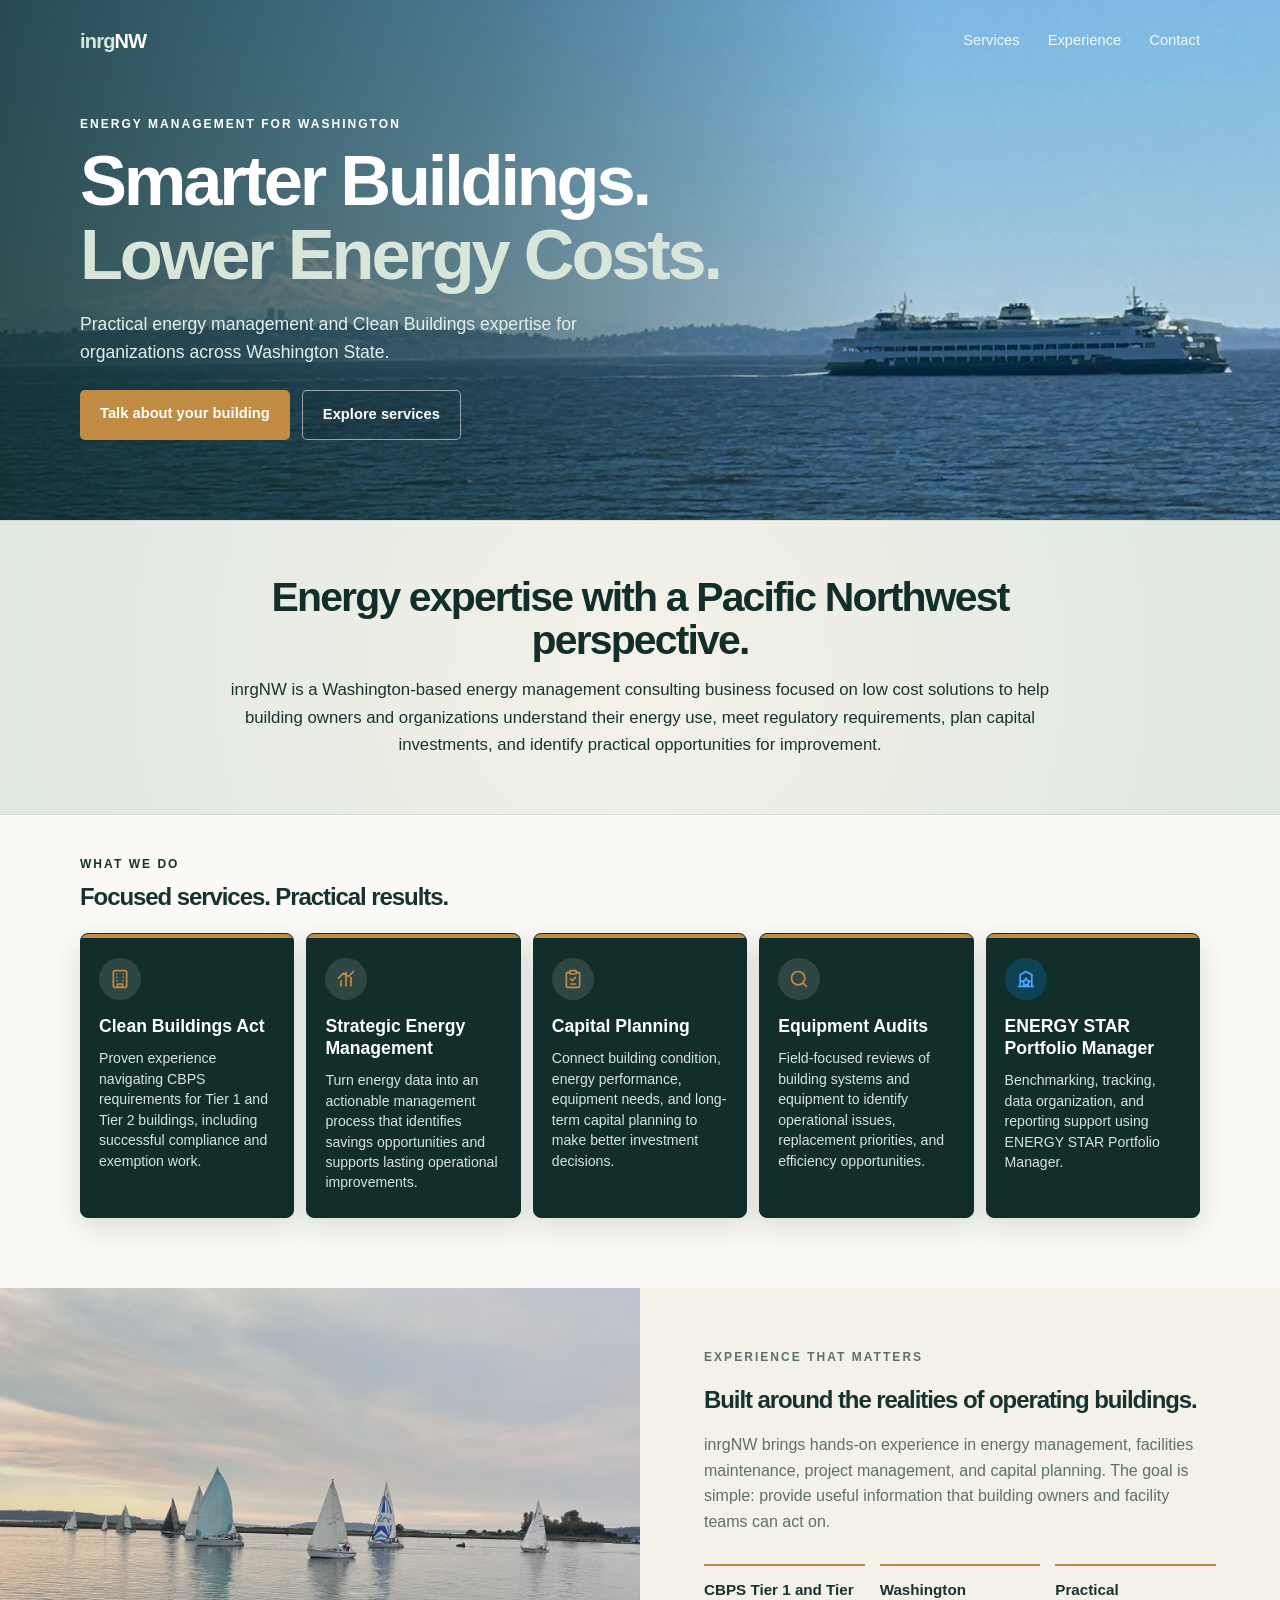
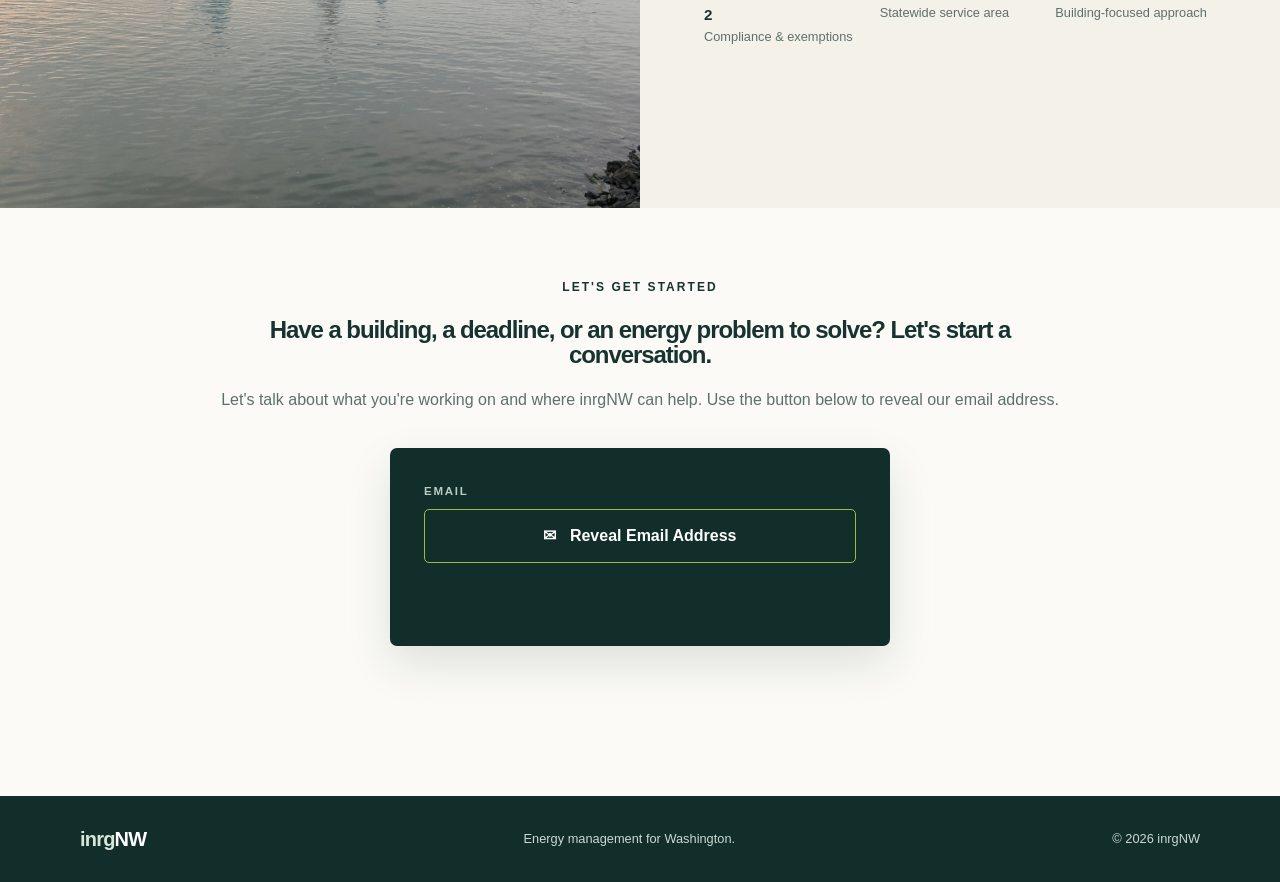
==== commit 7afaa785: "Update email address in index.html" ====
--- a/index.html
+++ b/index.html
@@ -197,7 +197,7 @@
     document.addEventListener('DOMContentLoaded', function() {
       const emailBtn = document.getElementById('emailButton');
       const emailContainer = document.getElementById('emailReveal');
-      const emailAddress = 'info@inrgnw.com';
+      const emailAddress = 'inrgNW@gmail.com';
 
       function revealEmail() {
         if (!emailContainer.innerHTML) {
--- a/styles.css
+++ b/styles.css
@@ -20,6 +20,10 @@
   background: var(--paper);
   font-family: "Trebuchet MS", "Segoe UI", Arial, sans-serif;
   line-height: 1.6;
+  -webkit-user-select: none;
+  -moz-user-select: none;
+  -ms-user-select: none;
+  user-select: none;
 }
 a { color: inherit; }
 
@@ -51,7 +55,7 @@
 nav a { text-decoration: none; opacity: .9; }
 nav a:hover { opacity: 1; }
 
-/* HERO - Slightly reduced height for compact PC views */
+/* HERO */
 .hero {
   min-height: 520px;
   position: relative;
@@ -113,7 +117,7 @@
 .primary:hover { filter: brightness(1.05); }
 .secondary { border: 1px solid rgba(255,255,255,.55); color: white; background: rgba(0,0,0,.08); }
 
-/* INTRO SECTION - Gradient background transition */
+/* INTRO SECTION */
 .intro {
   background: radial-gradient(circle at center, #f4f1e8 0%, #dfe8e1 100%);
   border-top: 1px solid rgba(17, 46, 42, 0.08);
@@ -140,7 +144,8 @@
   margin: 0;
   line-height: 1.65;
 }
-/* SERVICES / CARDS SECTION - Tighter spacing */
+
+/* SERVICES / CARDS SECTION */
 .section {
   width: min(1120px, calc(100% - 40px));
   margin: auto;
@@ -159,14 +164,12 @@
   line-height: 1.05;
 }
 
-/* Reduced spacing between cards on PC */
 .cards {
   display: grid;
   grid-template-columns: repeat(5, 1fr);
   gap: 12px;
 }
 
-/* Uniform Card Styling across all 5 cards */
 .card {
   padding: 24px 18px;
   min-height: 260px;
@@ -209,7 +212,6 @@
   margin: 0;
 }
 
-/* Icon Containers */
 .icon {
   width: 42px;
   height: 42px;
@@ -226,7 +228,6 @@
   height: 20px;
 }
 
-/* Custom Blue Highlight for ENERGY STAR Icon */
 .icon.portfolio-manager {
   background: rgba(0, 150, 255, 0.2);
   color: #4da6ff;
@@ -259,26 +260,42 @@
 
 /* CTA */
 .cta {
-  width: min(850px, calc(100% - 40px)); text-align: center; margin: auto; padding: 70px 0 50px;
+  width: min(850px, calc(100% - 40px));
+  text-align: center;
+  margin: auto;
 }
 .cta p:not(.eyebrow) { color: var(--muted); margin-bottom: 0; }
 
 /* CONTACT */
 .contact {
-  width: min(1120px, calc(100% - 40px)); margin: auto; padding: 30px 0 80px;
-  display: grid; grid-template-columns: 1fr 1fr; gap: 70px; align-items: center;
-}
-.contact p:not(.eyebrow) { color: var(--muted); }
+  width: min(1120px, calc(100% - 40px));
+  margin: auto;
+  padding: 70px 0 100px;
+  display: flex;
+  flex-direction: column;
+  align-items: center;
+}
+
 .contact-card {
-  background: var(--pine-dark); color: white; padding: 34px; border-radius: 7px; box-shadow: var(--shadow);
-  display: block; font-size: .72rem; letter-spacing: .15em; font-weight: 700; color: #b9cbc3;
   background: var(--pine-dark);
   color: white;
-  padding: 34px 34px 50px 34px; /* Increases bottom spacing */
+  padding: 34px 34px 50px 34px;
   border-radius: 7px;
   box-shadow: var(--shadow);
-  margin-bottom: 40px; /* Adds extra vertical space below the card */
-}
+  max-width: 500px;
+  width: 100%;
+  margin-top: 35px;
+  margin-bottom: 50px;
+}
+
+.contact-card > span {
+  display: block;
+  font-size: .72rem;
+  letter-spacing: .15em;
+  font-weight: 700;
+  color: #b9cbc3;
+}
+
 .email-button {
   margin-top: 9px;
   width: 100%;
@@ -321,10 +338,9 @@
 @media (max-width: 800px) {
   nav { gap: 15px; }
   .cards { grid-template-columns: repeat(2, 1fr); gap: 16px; }
-  .about, .contact { grid-template-columns: 1fr; }
+  .about { grid-template-columns: 1fr; }
   .about-art { min-height: 320px; }
   .about-content { padding: 50px 20px; }
-  .contact { gap: 30px; }
 }
 
 @media (max-width: 560px) {
